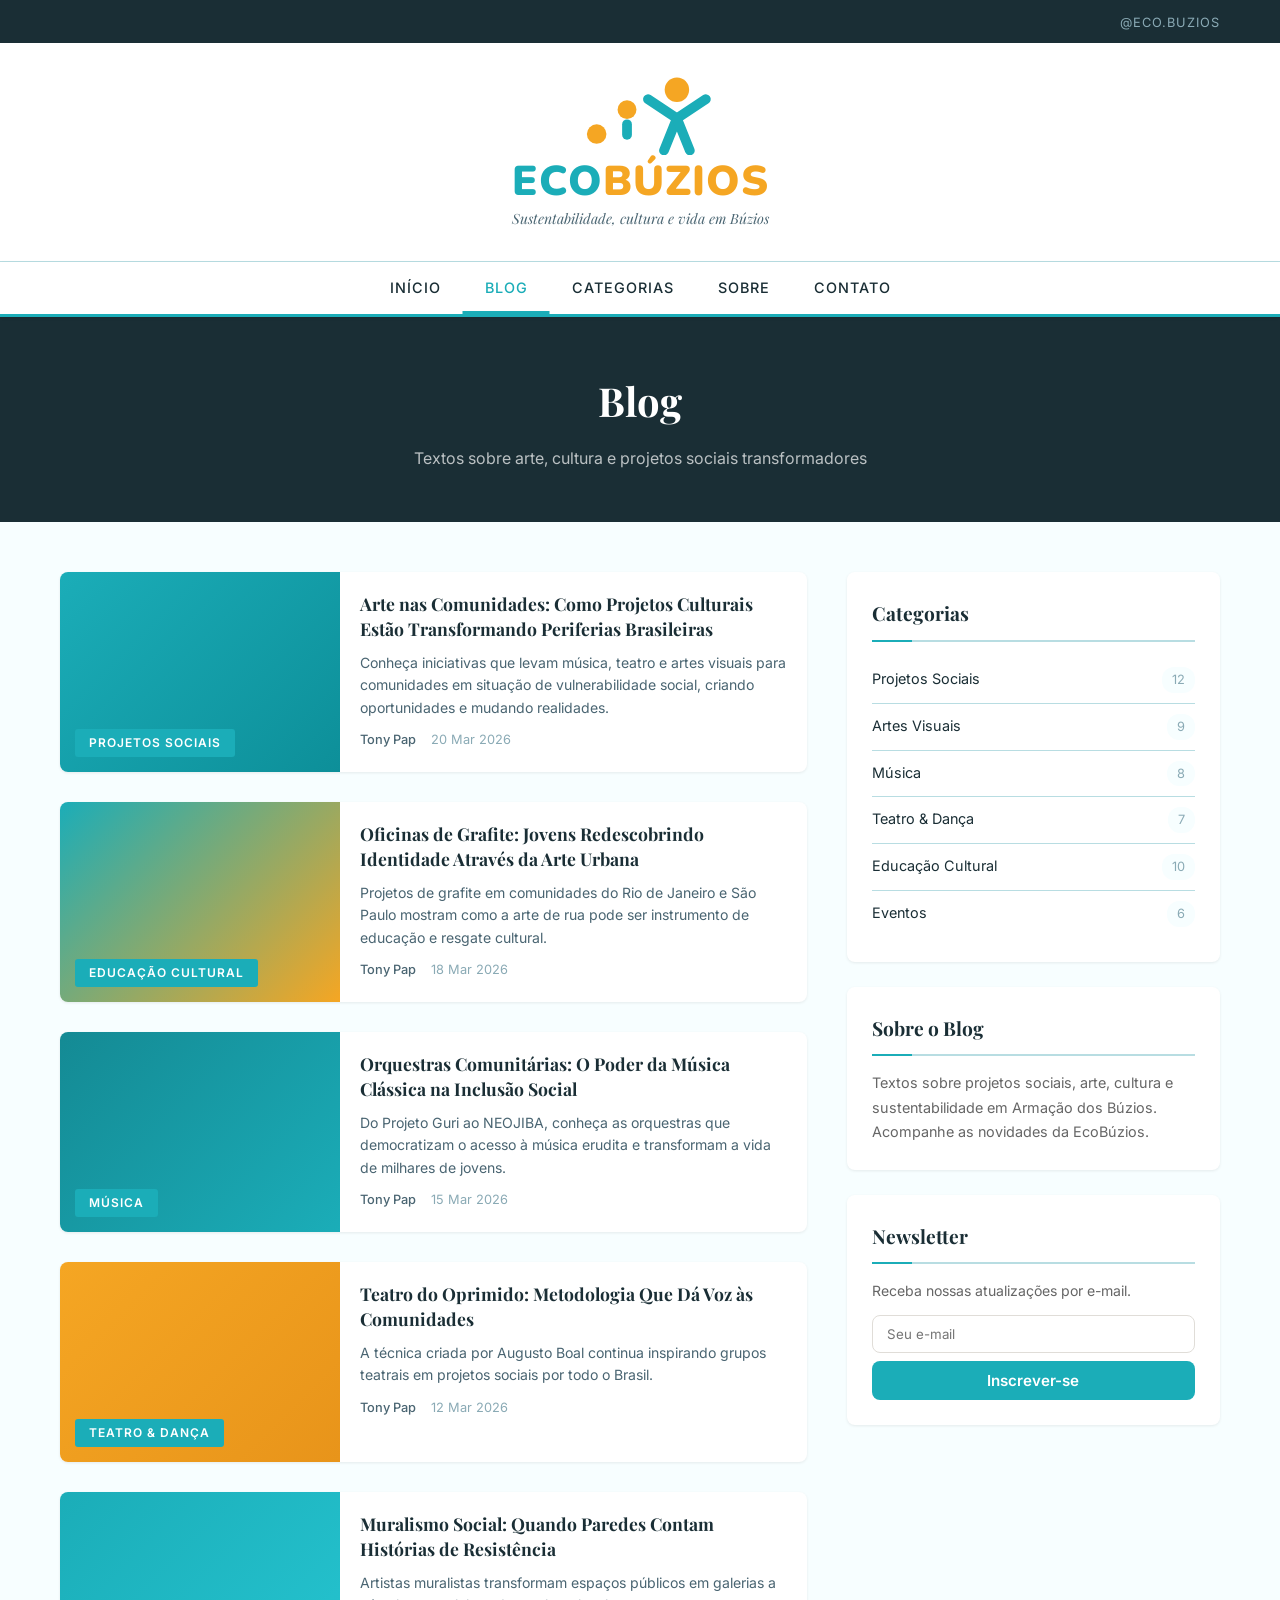
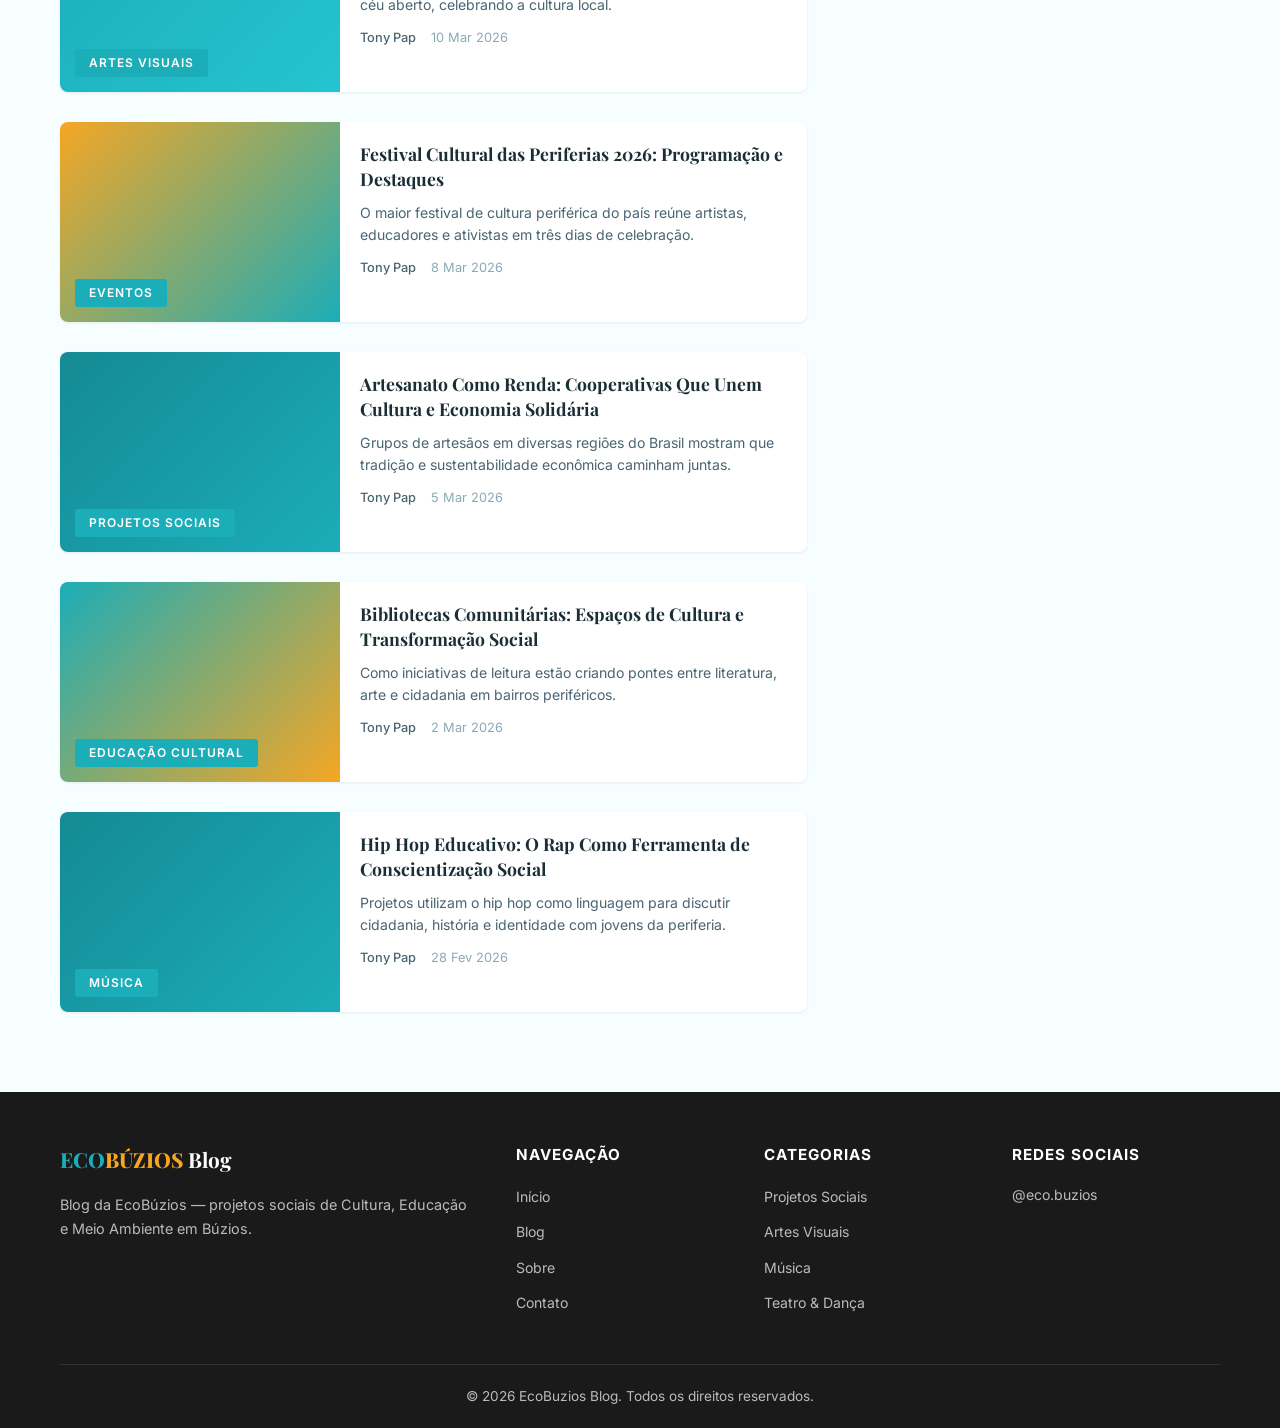
==== blog.html @ 43cb3403 "Recreate exact EcoBuzios logo: 3 figures matching original design - Left: floating orange circle (no" ====
<!DOCTYPE html>
<html lang="pt-BR">
<head>
    <meta charset="UTF-8">
    <meta name="viewport" content="width=device-width, initial-scale=1.0">
    <title>Blog – EcoBuzios Blog</title>
    <meta name="description" content="Artigos sobre projetos sociais, arte, cultura e sustentabilidade em Búzios por Tony Pap.">
    <link rel="preconnect" href="https://fonts.googleapis.com">
    <link rel="preconnect" href="https://fonts.gstatic.com" crossorigin>
    <link href="https://fonts.googleapis.com/css2?family=Playfair+Display:ital,wght@0,400;0,700;1,400&family=Inter:wght@300;400;500;600;700;800;900&family=Nunito:wght@900&display=swap" rel="stylesheet">
    <link rel="stylesheet" href="css/style.css">
</head>
<body>
    <!-- Header -->
    <header class="site-header">
        <div class="header-top">
            <div class="container">
                <div class="social-links">
                    <a href="https://instagram.com/eco.buzios">@eco.buzios</a>
                </div>
            </div>
        </div>
        <div class="header-main">
            <div class="container">
                <a href="index.html" class="logo">
                    <div class="logo-svg-wrap">
                        <svg viewBox="0 0 420 235" fill="none" xmlns="http://www.w3.org/2000/svg">
                            <!-- Left: floating orange circle -->
                            <circle cx="85" cy="175" r="28" fill="#F5A623"/>
                            <!-- Center: child figure (i-shape: head + pill body) -->
                            <circle cx="172" cy="105" r="27" fill="#F5A623"/>
                            <rect x="158" y="133" width="28" height="58" rx="14" fill="#1BADB8"/>
                            <!-- Right: adult figure (arms UP wide, legs spread) -->
                            <circle cx="315" cy="48" r="35" fill="#F5A623"/>
                            <line x1="315" y1="130" x2="232" y2="75" stroke="#1BADB8" stroke-width="28" stroke-linecap="round"/>
                            <line x1="315" y1="130" x2="398" y2="75" stroke="#1BADB8" stroke-width="28" stroke-linecap="round"/>
                            <line x1="315" y1="130" x2="278" y2="222" stroke="#1BADB8" stroke-width="28" stroke-linecap="round"/>
                            <line x1="315" y1="130" x2="352" y2="222" stroke="#1BADB8" stroke-width="28" stroke-linecap="round"/>
                        </svg>
                    </div>
                    <div class="logo-text-wrap">
                        <span class="logo-wordmark"><span class="logo-eco">ECO</span><span class="logo-buzios">BÚZIOS</span></span>
                        <span class="tagline">Sustentabilidade, cultura e vida em Búzios</span>
                    </div>
                </a>
            </div>
        </div>
        <nav class="main-nav">
            <div class="container">
                <button class="menu-toggle" aria-label="Abrir menu">&#9776;</button>
                <ul class="nav-menu">
                    <li><a href="index.html">Início</a></li>
                    <li><a href="blog.html" class="active">Blog</a></li>
                    <li class="has-dropdown">
                        <a href="#">Categorias</a>
                        <ul class="dropdown">
                            <li><a href="categoria.html?cat=projetos-sociais">Projetos Sociais</a></li>
                            <li><a href="categoria.html?cat=artes-visuais">Artes Visuais</a></li>
                            <li><a href="categoria.html?cat=musica">Música</a></li>
                            <li><a href="categoria.html?cat=teatro-danca">Teatro & Dança</a></li>
                            <li><a href="categoria.html?cat=educacao-cultural">Educação Cultural</a></li>
                            <li><a href="categoria.html?cat=eventos">Eventos</a></li>
                        </ul>
                    </li>
                    <li><a href="sobre.html">Sobre</a></li>
                    <li><a href="contato.html">Contato</a></li>
                </ul>
            </div>
        </nav>
    </header>

    <!-- Page Header -->
    <section class="page-header">
        <div class="container">
            <h1>Blog</h1>
            <p>Textos sobre arte, cultura e projetos sociais transformadores</p>
        </div>
    </section>

    <!-- Blog Layout -->
    <div class="container">
        <div class="blog-layout">
            <!-- Posts -->
            <div class="blog-posts-list">
                <article class="post-card">
                    <a href="post.html?id=1">
                        <div class="post-image" style="background-image: url('https://images.unsplash.com/photo-1513364776144-60967b0f800f?w=800&h=500&fit=crop'), linear-gradient(135deg, #1BADB8, #0d8f99); background-size: cover; background-position: center;">
                            <span class="category-badge">Projetos Sociais</span>
                        </div>
                        <div class="post-card-content">
                            <h3>Arte nas Comunidades: Como Projetos Culturais Estão Transformando Periferias Brasileiras</h3>
                            <p class="excerpt">Conheça iniciativas que levam música, teatro e artes visuais para comunidades em situação de vulnerabilidade social, criando oportunidades e mudando realidades.</p>
                            <div class="post-meta">
                                <span class="author">Tony Pap</span>
                                <span class="date">20 Mar 2026</span>
                            </div>
                        </div>
                    </a>
                </article>
                <article class="post-card">
                    <a href="post.html?id=2">
                        <div class="post-image" style="background-image: url('https://images.unsplash.com/photo-1569091791842-7cfb64e04797?w=800&h=500&fit=crop'), linear-gradient(135deg, #1BADB8, #F5A623); background-size: cover; background-position: center;">
                            <span class="category-badge">Educação Cultural</span>
                        </div>
                        <div class="post-card-content">
                            <h3>Oficinas de Grafite: Jovens Redescobrindo Identidade Através da Arte Urbana</h3>
                            <p class="excerpt">Projetos de grafite em comunidades do Rio de Janeiro e São Paulo mostram como a arte de rua pode ser instrumento de educação e resgate cultural.</p>
                            <div class="post-meta">
                                <span class="author">Tony Pap</span>
                                <span class="date">18 Mar 2026</span>
                            </div>
                        </div>
                    </a>
                </article>
                <article class="post-card">
                    <a href="post.html?id=3">
                        <div class="post-image" style="background-image: url('https://images.unsplash.com/photo-1465847899084-d164df4dedc6?w=800&h=500&fit=crop'), linear-gradient(135deg, #148a94, #1BADB8); background-size: cover; background-position: center;">
                            <span class="category-badge">Música</span>
                        </div>
                        <div class="post-card-content">
                            <h3>Orquestras Comunitárias: O Poder da Música Clássica na Inclusão Social</h3>
                            <p class="excerpt">Do Projeto Guri ao NEOJIBA, conheça as orquestras que democratizam o acesso à música erudita e transformam a vida de milhares de jovens.</p>
                            <div class="post-meta">
                                <span class="author">Tony Pap</span>
                                <span class="date">15 Mar 2026</span>
                            </div>
                        </div>
                    </a>
                </article>
                <article class="post-card">
                    <a href="post.html?id=4">
                        <div class="post-image" style="background-image: url('https://images.unsplash.com/photo-1503095396549-807759245b35?w=800&h=500&fit=crop'), linear-gradient(135deg, #F5A623, #e8941a); background-size: cover; background-position: center;">
                            <span class="category-badge">Teatro & Dança</span>
                        </div>
                        <div class="post-card-content">
                            <h3>Teatro do Oprimido: Metodologia Que Dá Voz às Comunidades</h3>
                            <p class="excerpt">A técnica criada por Augusto Boal continua inspirando grupos teatrais em projetos sociais por todo o Brasil.</p>
                            <div class="post-meta">
                                <span class="author">Tony Pap</span>
                                <span class="date">12 Mar 2026</span>
                            </div>
                        </div>
                    </a>
                </article>
                <article class="post-card">
                    <a href="post.html?id=5">
                        <div class="post-image" style="background-image: url('https://images.unsplash.com/photo-1558618666-fcd25c85f82e?w=800&h=500&fit=crop'), linear-gradient(135deg, #1BADB8, #25c4d0); background-size: cover; background-position: center;">
                            <span class="category-badge">Artes Visuais</span>
                        </div>
                        <div class="post-card-content">
                            <h3>Muralismo Social: Quando Paredes Contam Histórias de Resistência</h3>
                            <p class="excerpt">Artistas muralistas transformam espaços públicos em galerias a céu aberto, celebrando a cultura local.</p>
                            <div class="post-meta">
                                <span class="author">Tony Pap</span>
                                <span class="date">10 Mar 2026</span>
                            </div>
                        </div>
                    </a>
                </article>
                <article class="post-card">
                    <a href="post.html?id=6">
                        <div class="post-image" style="background-image: url('https://images.unsplash.com/photo-1533174072545-7a4b6ad7a6c8?w=800&h=500&fit=crop'), linear-gradient(135deg, #F5A623, #1BADB8); background-size: cover; background-position: center;">
                            <span class="category-badge">Eventos</span>
                        </div>
                        <div class="post-card-content">
                            <h3>Festival Cultural das Periferias 2026: Programação e Destaques</h3>
                            <p class="excerpt">O maior festival de cultura periférica do país reúne artistas, educadores e ativistas em três dias de celebração.</p>
                            <div class="post-meta">
                                <span class="author">Tony Pap</span>
                                <span class="date">8 Mar 2026</span>
                            </div>
                        </div>
                    </a>
                </article>
                <article class="post-card">
                    <a href="post.html?id=7">
                        <div class="post-image" style="background-image: url('https://images.unsplash.com/photo-1452587925148-ce544e77e70d?w=800&h=500&fit=crop'), linear-gradient(135deg, #148a94, #1BADB8); background-size: cover; background-position: center;">
                            <span class="category-badge">Projetos Sociais</span>
                        </div>
                        <div class="post-card-content">
                            <h3>Artesanato Como Renda: Cooperativas Que Unem Cultura e Economia Solidária</h3>
                            <p class="excerpt">Grupos de artesãos em diversas regiões do Brasil mostram que tradição e sustentabilidade econômica caminham juntas.</p>
                            <div class="post-meta">
                                <span class="author">Tony Pap</span>
                                <span class="date">5 Mar 2026</span>
                            </div>
                        </div>
                    </a>
                </article>
                <article class="post-card">
                    <a href="post.html?id=8">
                        <div class="post-image" style="background-image: url('https://images.unsplash.com/photo-1507842217343-583bb7270b66?w=800&h=500&fit=crop'), linear-gradient(135deg, #1BADB8, #F5A623); background-size: cover; background-position: center;">
                            <span class="category-badge">Educação Cultural</span>
                        </div>
                        <div class="post-card-content">
                            <h3>Bibliotecas Comunitárias: Espaços de Cultura e Transformação Social</h3>
                            <p class="excerpt">Como iniciativas de leitura estão criando pontes entre literatura, arte e cidadania em bairros periféricos.</p>
                            <div class="post-meta">
                                <span class="author">Tony Pap</span>
                                <span class="date">2 Mar 2026</span>
                            </div>
                        </div>
                    </a>
                </article>
                <article class="post-card">
                    <a href="post.html?id=9">
                        <div class="post-image" style="background-image: url('https://images.unsplash.com/photo-1547355253-ff0740132f5f?w=800&h=500&fit=crop'), linear-gradient(135deg, #148a94, #1BADB8); background-size: cover; background-position: center;">
                            <span class="category-badge">Música</span>
                        </div>
                        <div class="post-card-content">
                            <h3>Hip Hop Educativo: O Rap Como Ferramenta de Conscientização Social</h3>
                            <p class="excerpt">Projetos utilizam o hip hop como linguagem para discutir cidadania, história e identidade com jovens da periferia.</p>
                            <div class="post-meta">
                                <span class="author">Tony Pap</span>
                                <span class="date">28 Fev 2026</span>
                            </div>
                        </div>
                    </a>
                </article>
            </div>

            <!-- Sidebar -->
            <aside class="sidebar">
                <div class="sidebar-widget">
                    <h3>Categorias</h3>
                    <ul class="sidebar-categories">
                        <li><a href="categoria.html?cat=projetos-sociais">Projetos Sociais <span class="count">12</span></a></li>
                        <li><a href="categoria.html?cat=artes-visuais">Artes Visuais <span class="count">9</span></a></li>
                        <li><a href="categoria.html?cat=musica">Música <span class="count">8</span></a></li>
                        <li><a href="categoria.html?cat=teatro-danca">Teatro & Dança <span class="count">7</span></a></li>
                        <li><a href="categoria.html?cat=educacao-cultural">Educação Cultural <span class="count">10</span></a></li>
                        <li><a href="categoria.html?cat=eventos">Eventos <span class="count">6</span></a></li>
                    </ul>
                </div>
                <div class="sidebar-widget">
                    <h3>Sobre o Blog</h3>
                    <p style="font-size: 0.9rem; color: #666; line-height: 1.7;">Textos sobre projetos sociais, arte, cultura e sustentabilidade em Armação dos Búzios. Acompanhe as novidades da EcoBúzios.</p>
                </div>
                <div class="sidebar-widget">
                    <h3>Newsletter</h3>
                    <p style="font-size: 0.88rem; color: #666; margin-bottom: 12px;">Receba nossas atualizações por e-mail.</p>
                    <form onsubmit="event.preventDefault(); alert('Obrigado!');">
                        <input type="email" placeholder="Seu e-mail" required style="width: 100%; padding: 10px 14px; border: 1px solid #e0ddd8; border-radius: 8px; margin-bottom: 8px; font-family: inherit;">
                        <button type="submit" class="btn-primary" style="width: 100%; padding: 10px;">Inscrever-se</button>
                    </form>
                </div>
            </aside>
        </div>
    </div>

    <!-- Footer -->
    <footer class="site-footer">
        <div class="container">
            <div class="footer-grid">
                <div class="footer-about">
                    <h3><span style="color:#1BADB8;font-weight:800;">ECO</span><span style="color:#F5A623;font-weight:800;">BÚZIOS</span> Blog</h3>
                    <p>Blog da EcoBúzios — projetos sociais de Cultura, Educação e Meio Ambiente em Búzios.</p>
                </div>
                <div class="footer-links">
                    <h4>Navegação</h4>
                    <ul>
                        <li><a href="index.html">Início</a></li>
                        <li><a href="blog.html">Blog</a></li>
                        <li><a href="sobre.html">Sobre</a></li>
                        <li><a href="contato.html">Contato</a></li>
                    </ul>
                </div>
                <div class="footer-categories">
                    <h4>Categorias</h4>
                    <ul>
                        <li><a href="categoria.html?cat=projetos-sociais">Projetos Sociais</a></li>
                        <li><a href="categoria.html?cat=artes-visuais">Artes Visuais</a></li>
                        <li><a href="categoria.html?cat=musica">Música</a></li>
                        <li><a href="categoria.html?cat=teatro-danca">Teatro & Dança</a></li>
                    </ul>
                </div>
                <div class="footer-social">
                    <h4>Redes Sociais</h4>
                    <div class="social-icons">
                        <a href="https://instagram.com/eco.buzios">@eco.buzios</a>
                    </div>
                </div>
            </div>
            <div class="footer-bottom">
                <p>&copy; 2026 EcoBuzios Blog. Todos os direitos reservados.</p>
            </div>
        </div>
    </footer>

    <script src="js/main.js"></script>
</body>
</html>
---- css/style.css ----
/* ===================================
   EcoBuzios Blog - Blog Styles
   =================================== */

/* Reset & Base */
*, *::before, *::after {
    margin: 0;
    padding: 0;
    box-sizing: border-box;
}

:root {
    --color-primary: #1BADB8;
    --color-primary-dark: #148a94;
    --color-secondary: #F5A623;
    --color-secondary-dark: #d4891a;
    --color-accent: #1BADB8;
    --color-text: #1a2e35;
    --color-text-light: #4a6572;
    --color-text-muted: #8aaab5;
    --color-bg: #f7feff;
    --color-bg-alt: #e6f7f9;
    --color-white: #fff;
    --color-border: #b8dde2;
    --font-heading: 'Playfair Display', Georgia, serif;
    --font-body: 'Inter', -apple-system, sans-serif;
    --shadow-sm: 0 1px 3px rgba(0,0,0,0.08);
    --shadow-md: 0 4px 12px rgba(0,0,0,0.1);
    --shadow-lg: 0 8px 30px rgba(0,0,0,0.12);
    --radius: 8px;
    --transition: 0.3s ease;
}

html {
    scroll-behavior: smooth;
}

body {
    font-family: var(--font-body);
    color: var(--color-text);
    background-color: var(--color-bg);
    line-height: 1.7;
    font-size: 16px;
}

a {
    color: inherit;
    text-decoration: none;
    transition: color var(--transition);
}

img {
    max-width: 100%;
    height: auto;
    display: block;
}

.container {
    max-width: 1200px;
    margin: 0 auto;
    padding: 0 20px;
}

/* ===== HEADER ===== */
.header-top {
    background: var(--color-text);
    padding: 8px 0;
}

.header-top .container {
    display: flex;
    justify-content: flex-end;
}

.social-links a {
    color: var(--color-text-muted);
    font-size: 0.8rem;
    margin-left: 20px;
    text-transform: uppercase;
    letter-spacing: 1px;
    transition: color var(--transition);
}

.social-links a:hover {
    color: var(--color-white);
}

.header-main {
    background: var(--color-white);
    padding: 30px 0;
    text-align: center;
    border-bottom: 1px solid var(--color-border);
}

.logo {
    display: inline-flex;
    flex-direction: column;
    align-items: center;
    gap: 6px;
    text-decoration: none;
}

.logo-svg-wrap {
    display: flex;
    align-items: center;
}

.logo-svg-wrap svg {
    height: 82px;
    width: auto;
}

.logo-text-wrap {
    text-align: center;
}

.logo-wordmark {
    display: block;
    font-family: 'Nunito', 'Inter', -apple-system, sans-serif;
    font-size: 2.6rem;
    font-weight: 900;
    letter-spacing: 1px;
    line-height: 1;
    text-transform: uppercase;
}

.logo-eco {
    color: #1BADB8;
}

.logo-buzios {
    color: #F5A623;
}

.tagline {
    font-size: 0.88rem;
    color: var(--color-text-light);
    margin-top: 4px;
    font-style: italic;
    font-family: var(--font-heading);
    display: block;
}

/* Navigation */
.main-nav {
    background: var(--color-white);
    border-bottom: 3px solid var(--color-primary);
    position: sticky;
    top: 0;
    z-index: 1000;
    box-shadow: var(--shadow-sm);
}

.main-nav .container {
    display: flex;
    justify-content: center;
    position: relative;
}

.menu-toggle {
    display: none;
    background: none;
    border: none;
    font-size: 1.5rem;
    cursor: pointer;
    padding: 12px 0;
    color: var(--color-text);
}

.nav-menu {
    list-style: none;
    display: flex;
    gap: 0;
}

.nav-menu > li > a {
    display: block;
    padding: 14px 22px;
    font-size: 0.9rem;
    font-weight: 500;
    text-transform: uppercase;
    letter-spacing: 1px;
    color: var(--color-text);
    transition: all var(--transition);
    position: relative;
}

.nav-menu > li > a::after {
    content: '';
    position: absolute;
    bottom: 0;
    left: 50%;
    transform: translateX(-50%);
    width: 0;
    height: 3px;
    background: var(--color-primary);
    transition: width var(--transition);
}

.nav-menu > li > a:hover,
.nav-menu > li > a.active {
    color: var(--color-primary);
}

.nav-menu > li > a:hover::after,
.nav-menu > li > a.active::after {
    width: 100%;
}

/* Dropdown */
.has-dropdown {
    position: relative;
}

.dropdown {
    list-style: none;
    position: absolute;
    top: 100%;
    left: 0;
    background: var(--color-white);
    min-width: 220px;
    box-shadow: var(--shadow-lg);
    border-radius: 0 0 var(--radius) var(--radius);
    opacity: 0;
    visibility: hidden;
    transform: translateY(-10px);
    transition: all var(--transition);
    z-index: 100;
}

.has-dropdown:hover .dropdown {
    opacity: 1;
    visibility: visible;
    transform: translateY(0);
}

.dropdown li a {
    display: block;
    padding: 10px 20px;
    font-size: 0.85rem;
    color: var(--color-text);
    border-bottom: 1px solid var(--color-border);
    transition: all var(--transition);
}

.dropdown li:last-child a {
    border-bottom: none;
}

.dropdown li a:hover {
    background: var(--color-bg);
    color: var(--color-primary);
    padding-left: 25px;
}

/* ===== HERO SECTION ===== */
.hero {
    padding: 40px 0;
    background: var(--color-bg);
}

.hero-grid {
    display: grid;
    grid-template-columns: 2fr 1fr;
    gap: 20px;
    min-height: 450px;
}

.hero-featured a {
    display: block;
    height: 100%;
    background: var(--color-white);
    border-radius: var(--radius);
    overflow: hidden;
    box-shadow: var(--shadow-md);
    transition: transform var(--transition), box-shadow var(--transition);
}

.hero-featured a:hover {
    transform: translateY(-4px);
    box-shadow: var(--shadow-lg);
}

.hero-image {
    height: 280px;
    background-size: cover;
    background-position: center;
    position: relative;
    display: flex;
    align-items: flex-end;
    padding: 20px;
}

.category-badge {
    display: inline-block;
    background: var(--color-primary);
    color: var(--color-white);
    padding: 4px 14px;
    font-size: 0.75rem;
    font-weight: 600;
    text-transform: uppercase;
    letter-spacing: 1px;
    border-radius: 3px;
}

.hero-content {
    padding: 25px;
}

.hero-content h2 {
    font-family: var(--font-heading);
    font-size: 1.6rem;
    line-height: 1.3;
    margin-bottom: 12px;
    color: var(--color-text);
}

.hero-sidebar {
    display: flex;
    flex-direction: column;
    gap: 20px;
}

.hero-small a {
    display: block;
    background: var(--color-white);
    border-radius: var(--radius);
    overflow: hidden;
    box-shadow: var(--shadow-md);
    transition: transform var(--transition), box-shadow var(--transition);
    height: 100%;
}

.hero-small a:hover {
    transform: translateY(-4px);
    box-shadow: var(--shadow-lg);
}

.hero-image-small {
    height: 120px;
    background-size: cover;
    background-position: center;
    position: relative;
    display: flex;
    align-items: flex-end;
    padding: 12px;
}

.hero-small h3 {
    font-family: var(--font-heading);
    font-size: 1rem;
    line-height: 1.4;
    padding: 15px;
    color: var(--color-text);
}

/* ===== POST META ===== */
.post-meta {
    display: flex;
    gap: 15px;
    font-size: 0.8rem;
    color: var(--color-text-muted);
    margin-top: 10px;
}

.post-meta .author {
    font-weight: 500;
    color: var(--color-text-light);
}

.excerpt {
    color: var(--color-text-light);
    font-size: 0.95rem;
    line-height: 1.6;
}

/* ===== SECTION HEADERS ===== */
.section-header {
    display: flex;
    justify-content: space-between;
    align-items: center;
    margin-bottom: 30px;
    padding-bottom: 15px;
    border-bottom: 2px solid var(--color-border);
}

.section-header h2 {
    font-family: var(--font-heading);
    font-size: 1.8rem;
    color: var(--color-text);
    position: relative;
}

.section-header h2::after {
    content: '';
    position: absolute;
    bottom: -17px;
    left: 0;
    width: 60px;
    height: 3px;
    background: var(--color-primary);
}

.view-all {
    font-size: 0.9rem;
    color: var(--color-primary);
    font-weight: 500;
    transition: color var(--transition);
}

.view-all:hover {
    color: var(--color-primary-dark);
}

/* ===== LATEST POSTS ===== */
.latest-posts {
    padding: 60px 0;
}

.posts-grid {
    display: grid;
    grid-template-columns: repeat(3, 1fr);
    gap: 25px;
}

.post-card a {
    display: block;
    background: var(--color-white);
    border-radius: var(--radius);
    overflow: hidden;
    box-shadow: var(--shadow-sm);
    transition: transform var(--transition), box-shadow var(--transition);
    height: 100%;
}

.post-card a:hover {
    transform: translateY(-5px);
    box-shadow: var(--shadow-lg);
}

.post-image {
    height: 200px;
    background-size: cover;
    background-position: center;
    position: relative;
    display: flex;
    align-items: flex-end;
    padding: 15px;
}

.post-card-content {
    padding: 20px;
}

.post-card-content h3 {
    font-family: var(--font-heading);
    font-size: 1.1rem;
    line-height: 1.4;
    margin-bottom: 10px;
    color: var(--color-text);
}

.post-card-content .excerpt {
    font-size: 0.88rem;
    margin-bottom: 10px;
    display: -webkit-box;
    -webkit-line-clamp: 3;
    -webkit-box-orient: vertical;
    overflow: hidden;
}

/* ===== CATEGORIES SECTION ===== */
.categories-section {
    padding: 60px 0;
    background: var(--color-bg-alt);
}

.categories-grid {
    display: grid;
    grid-template-columns: repeat(3, 1fr);
    gap: 20px;
}

.category-card {
    display: block;
    height: 180px;
    border-radius: var(--radius);
    position: relative;
    overflow: hidden;
    transition: transform var(--transition), box-shadow var(--transition);
}

.category-card:hover {
    transform: translateY(-5px);
    box-shadow: var(--shadow-lg);
}

.category-overlay {
    position: absolute;
    inset: 0;
    background: rgba(0,0,0,0.35);
    display: flex;
    flex-direction: column;
    justify-content: center;
    align-items: center;
    text-align: center;
    padding: 20px;
    transition: background var(--transition);
}

.category-card:hover .category-overlay {
    background: rgba(0,0,0,0.5);
}

.category-overlay h3 {
    font-family: var(--font-heading);
    font-size: 1.4rem;
    color: var(--color-white);
    margin-bottom: 5px;
}

.category-overlay p {
    color: rgba(255,255,255,0.85);
    font-size: 0.85rem;
}

/* ===== NEWSLETTER ===== */
.newsletter {
    padding: 70px 0;
    background: var(--color-text);
}

.newsletter-content {
    text-align: center;
    max-width: 550px;
    margin: 0 auto;
}

.newsletter-content h2 {
    font-family: var(--font-heading);
    font-size: 2rem;
    color: var(--color-white);
    margin-bottom: 10px;
}

.newsletter-content p {
    color: rgba(255,255,255,0.7);
    margin-bottom: 25px;
}

.newsletter-form {
    display: flex;
    gap: 10px;
}

.newsletter-form input {
    flex: 1;
    padding: 14px 20px;
    border: none;
    border-radius: var(--radius);
    font-size: 0.95rem;
    font-family: var(--font-body);
    background: var(--color-white);
}

.newsletter-form input:focus {
    outline: 2px solid var(--color-primary);
}

.newsletter-form button {
    padding: 14px 30px;
    background: var(--color-primary);
    color: var(--color-white);
    border: none;
    border-radius: var(--radius);
    font-size: 0.9rem;
    font-weight: 600;
    cursor: pointer;
    font-family: var(--font-body);
    text-transform: uppercase;
    letter-spacing: 1px;
    transition: background var(--transition);
}

.newsletter-form button:hover {
    background: var(--color-primary-dark);
}

/* ===== FOOTER ===== */
.site-footer {
    background: #1a1a1a;
    padding: 50px 0 20px;
    color: rgba(255,255,255,0.7);
}

.footer-grid {
    display: grid;
    grid-template-columns: 2fr 1fr 1fr 1fr;
    gap: 40px;
    margin-bottom: 40px;
}

.footer-about h3 {
    font-family: var(--font-heading);
    font-size: 1.3rem;
    color: var(--color-white);
    margin-bottom: 15px;
}

.footer-about p {
    font-size: 0.9rem;
    line-height: 1.7;
}

.footer-links h4,
.footer-categories h4,
.footer-social h4 {
    color: var(--color-white);
    font-size: 0.95rem;
    text-transform: uppercase;
    letter-spacing: 1px;
    margin-bottom: 15px;
}

.footer-links ul,
.footer-categories ul {
    list-style: none;
}

.footer-links li,
.footer-categories li {
    margin-bottom: 8px;
}

.footer-links a,
.footer-categories a {
    font-size: 0.88rem;
    transition: color var(--transition);
}

.footer-links a:hover,
.footer-categories a:hover {
    color: var(--color-primary);
}

.social-icons a {
    display: block;
    margin-bottom: 8px;
    font-size: 0.88rem;
    transition: color var(--transition);
}

.social-icons a:hover {
    color: var(--color-primary);
}

.footer-bottom {
    border-top: 1px solid rgba(255,255,255,0.1);
    padding-top: 20px;
    text-align: center;
    font-size: 0.85rem;
}

/* ===== BLOG PAGE ===== */
.page-header {
    background: var(--color-text);
    padding: 50px 0;
    text-align: center;
}

.page-header h1 {
    font-family: var(--font-heading);
    font-size: 2.5rem;
    color: var(--color-white);
    margin-bottom: 10px;
}

.page-header p {
    color: rgba(255,255,255,0.7);
    font-size: 1rem;
}

.blog-layout {
    padding: 50px 0;
    display: grid;
    grid-template-columns: 2fr 1fr;
    gap: 40px;
}

.blog-posts-list .post-card {
    margin-bottom: 30px;
}

.blog-posts-list .post-card a {
    display: grid;
    grid-template-columns: 280px 1fr;
}

.blog-posts-list .post-image {
    height: 100%;
    min-height: 200px;
}

/* Sidebar */
.sidebar {
    position: sticky;
    top: 80px;
}

.sidebar-widget {
    background: var(--color-white);
    border-radius: var(--radius);
    padding: 25px;
    margin-bottom: 25px;
    box-shadow: var(--shadow-sm);
}

.sidebar-widget h3 {
    font-family: var(--font-heading);
    font-size: 1.2rem;
    margin-bottom: 15px;
    padding-bottom: 10px;
    border-bottom: 2px solid var(--color-border);
    position: relative;
}

.sidebar-widget h3::after {
    content: '';
    position: absolute;
    bottom: -2px;
    left: 0;
    width: 40px;
    height: 2px;
    background: var(--color-primary);
}

.sidebar-categories li {
    list-style: none;
    border-bottom: 1px solid var(--color-border);
}

.sidebar-categories li:last-child {
    border-bottom: none;
}

.sidebar-categories a {
    display: flex;
    justify-content: space-between;
    padding: 10px 0;
    font-size: 0.9rem;
    transition: color var(--transition);
}

.sidebar-categories a:hover {
    color: var(--color-primary);
}

.sidebar-categories .count {
    background: var(--color-bg);
    padding: 2px 10px;
    border-radius: 12px;
    font-size: 0.8rem;
    color: var(--color-text-muted);
}

/* ===== POST PAGE ===== */
.post-single {
    padding: 50px 0;
    max-width: 800px;
    margin: 0 auto;
}

.post-single-header {
    text-align: center;
    margin-bottom: 35px;
}

.post-single-header .category-badge {
    margin-bottom: 15px;
}

.post-single-header h1 {
    font-family: var(--font-heading);
    font-size: 2.5rem;
    line-height: 1.3;
    margin-bottom: 15px;
}

.post-single-meta {
    display: flex;
    justify-content: center;
    gap: 20px;
    color: var(--color-text-muted);
    font-size: 0.9rem;
}

.post-single-image {
    width: 100%;
    height: 400px;
    border-radius: var(--radius);
    margin-bottom: 35px;
}

.post-single-content {
    font-size: 1.05rem;
    line-height: 1.85;
}

.post-single-content p {
    margin-bottom: 20px;
}

.post-single-content h2 {
    font-family: var(--font-heading);
    font-size: 1.6rem;
    margin: 35px 0 15px;
    color: var(--color-text);
}

.post-single-content h3 {
    font-family: var(--font-heading);
    font-size: 1.3rem;
    margin: 25px 0 12px;
}

.post-single-content blockquote {
    border-left: 4px solid var(--color-primary);
    padding: 15px 25px;
    margin: 25px 0;
    background: var(--color-bg-alt);
    border-radius: 0 var(--radius) var(--radius) 0;
    font-style: italic;
    font-family: var(--font-heading);
    font-size: 1.1rem;
    color: var(--color-text-light);
}

.post-single-content ul,
.post-single-content ol {
    margin: 15px 0;
    padding-left: 30px;
}

.post-single-content li {
    margin-bottom: 8px;
}

/* Post Tags */
.post-tags {
    margin-top: 35px;
    padding-top: 20px;
    border-top: 1px solid var(--color-border);
}

.post-tags span {
    font-weight: 600;
    margin-right: 10px;
}

.tag {
    display: inline-block;
    background: var(--color-bg-alt);
    padding: 4px 12px;
    border-radius: 15px;
    font-size: 0.82rem;
    margin: 3px;
    transition: all var(--transition);
}

.tag:hover {
    background: var(--color-primary);
    color: var(--color-white);
}

/* Author Box */
.author-box {
    display: flex;
    gap: 20px;
    background: var(--color-bg-alt);
    border-radius: var(--radius);
    padding: 25px;
    margin-top: 35px;
}

.author-avatar {
    width: 80px;
    height: 80px;
    border-radius: 50%;
    flex-shrink: 0;
}

.author-info h4 {
    font-family: var(--font-heading);
    font-size: 1.1rem;
    margin-bottom: 5px;
}

.author-info p {
    font-size: 0.88rem;
    color: var(--color-text-light);
}

/* ===== COLUNISTAS PAGE ===== */
.colunistas-grid {
    display: grid;
    grid-template-columns: repeat(3, 1fr);
    gap: 30px;
    padding: 50px 0;
}

.colunista-card {
    background: var(--color-white);
    border-radius: var(--radius);
    overflow: hidden;
    box-shadow: var(--shadow-sm);
    text-align: center;
    transition: transform var(--transition), box-shadow var(--transition);
}

.colunista-card:hover {
    transform: translateY(-5px);
    box-shadow: var(--shadow-lg);
}

.colunista-avatar {
    width: 100%;
    height: 220px;
    object-fit: cover;
}

.colunista-info {
    padding: 25px;
}

.colunista-info h3 {
    font-family: var(--font-heading);
    font-size: 1.2rem;
    margin-bottom: 5px;
}

.colunista-role {
    color: var(--color-primary);
    font-size: 0.85rem;
    font-weight: 500;
    margin-bottom: 10px;
}

.colunista-info p {
    font-size: 0.88rem;
    color: var(--color-text-light);
}

/* ===== CONTACT PAGE ===== */
.contact-layout {
    display: grid;
    grid-template-columns: 1fr 1fr;
    gap: 50px;
    padding: 50px 0;
}

.contact-form .form-group {
    margin-bottom: 20px;
}

.contact-form label {
    display: block;
    font-size: 0.9rem;
    font-weight: 500;
    margin-bottom: 5px;
}

.contact-form input,
.contact-form textarea,
.contact-form select {
    width: 100%;
    padding: 12px 16px;
    border: 1px solid var(--color-border);
    border-radius: var(--radius);
    font-size: 0.95rem;
    font-family: var(--font-body);
    background: var(--color-white);
    transition: border-color var(--transition);
}

.contact-form input:focus,
.contact-form textarea:focus,
.contact-form select:focus {
    outline: none;
    border-color: var(--color-primary);
}

.contact-form textarea {
    height: 150px;
    resize: vertical;
}

.btn-primary {
    display: inline-block;
    padding: 14px 35px;
    background: var(--color-primary);
    color: var(--color-white);
    border: none;
    border-radius: var(--radius);
    font-size: 0.95rem;
    font-weight: 600;
    cursor: pointer;
    font-family: var(--font-body);
    transition: background var(--transition);
}

.btn-primary:hover {
    background: var(--color-primary-dark);
}

.contact-info-card {
    background: var(--color-bg-alt);
    padding: 30px;
    border-radius: var(--radius);
    margin-bottom: 20px;
}

.contact-info-card h3 {
    font-family: var(--font-heading);
    font-size: 1.2rem;
    margin-bottom: 15px;
}

.contact-info-card p {
    font-size: 0.92rem;
    color: var(--color-text-light);
    margin-bottom: 8px;
}

/* ===== ABOUT PAGE ===== */
.about-content {
    padding: 50px 0;
    max-width: 800px;
    margin: 0 auto;
}

.about-content h2 {
    font-family: var(--font-heading);
    font-size: 1.8rem;
    margin: 30px 0 15px;
}

.about-content p {
    font-size: 1.02rem;
    line-height: 1.8;
    margin-bottom: 18px;
    color: var(--color-text-light);
}

.about-values {
    display: grid;
    grid-template-columns: repeat(3, 1fr);
    gap: 25px;
    margin: 40px 0;
}

.value-card {
    text-align: center;
    padding: 30px 20px;
    background: var(--color-white);
    border-radius: var(--radius);
    box-shadow: var(--shadow-sm);
}

.value-icon {
    font-size: 2.5rem;
    margin-bottom: 15px;
}

.value-card h3 {
    font-family: var(--font-heading);
    font-size: 1.1rem;
    margin-bottom: 10px;
}

.value-card p {
    font-size: 0.88rem;
}

/* ===== RESPONSIVE ===== */
@media (max-width: 992px) {
    .hero-grid {
        grid-template-columns: 1fr;
    }

    .hero-sidebar {
        flex-direction: row;
    }

    .posts-grid {
        grid-template-columns: repeat(2, 1fr);
    }

    .categories-grid {
        grid-template-columns: repeat(2, 1fr);
    }

    .footer-grid {
        grid-template-columns: 1fr 1fr;
        gap: 30px;
    }

    .blog-layout {
        grid-template-columns: 1fr;
    }

    .blog-posts-list .post-card a {
        grid-template-columns: 200px 1fr;
    }

    .colunistas-grid {
        grid-template-columns: repeat(2, 1fr);
    }

    .about-values {
        grid-template-columns: repeat(2, 1fr);
    }
}

@media (max-width: 768px) {
    .menu-toggle {
        display: block;
    }

    .nav-menu {
        display: none;
        position: absolute;
        top: 100%;
        left: 0;
        right: 0;
        background: var(--color-white);
        flex-direction: column;
        box-shadow: var(--shadow-lg);
        z-index: 100;
    }

    .nav-menu.active {
        display: flex;
    }

    .nav-menu > li > a {
        padding: 12px 20px;
        border-bottom: 1px solid var(--color-border);
    }

    .dropdown {
        position: static;
        opacity: 1;
        visibility: visible;
        transform: none;
        box-shadow: none;
        background: var(--color-bg);
    }

    .hero-sidebar {
        flex-direction: column;
    }

    .posts-grid {
        grid-template-columns: 1fr;
    }

    .categories-grid {
        grid-template-columns: 1fr;
    }

    .newsletter-form {
        flex-direction: column;
    }

    .footer-grid {
        grid-template-columns: 1fr;
        gap: 25px;
    }

    .logo h1 {
        font-size: 1.8rem;
    }

    .post-single-header h1 {
        font-size: 1.8rem;
    }

    .blog-posts-list .post-card a {
        grid-template-columns: 1fr;
    }

    .contact-layout {
        grid-template-columns: 1fr;
    }

    .colunistas-grid {
        grid-template-columns: 1fr;
    }

    .about-values {
        grid-template-columns: 1fr;
    }

    .page-header h1 {
        font-size: 1.8rem;
    }
}
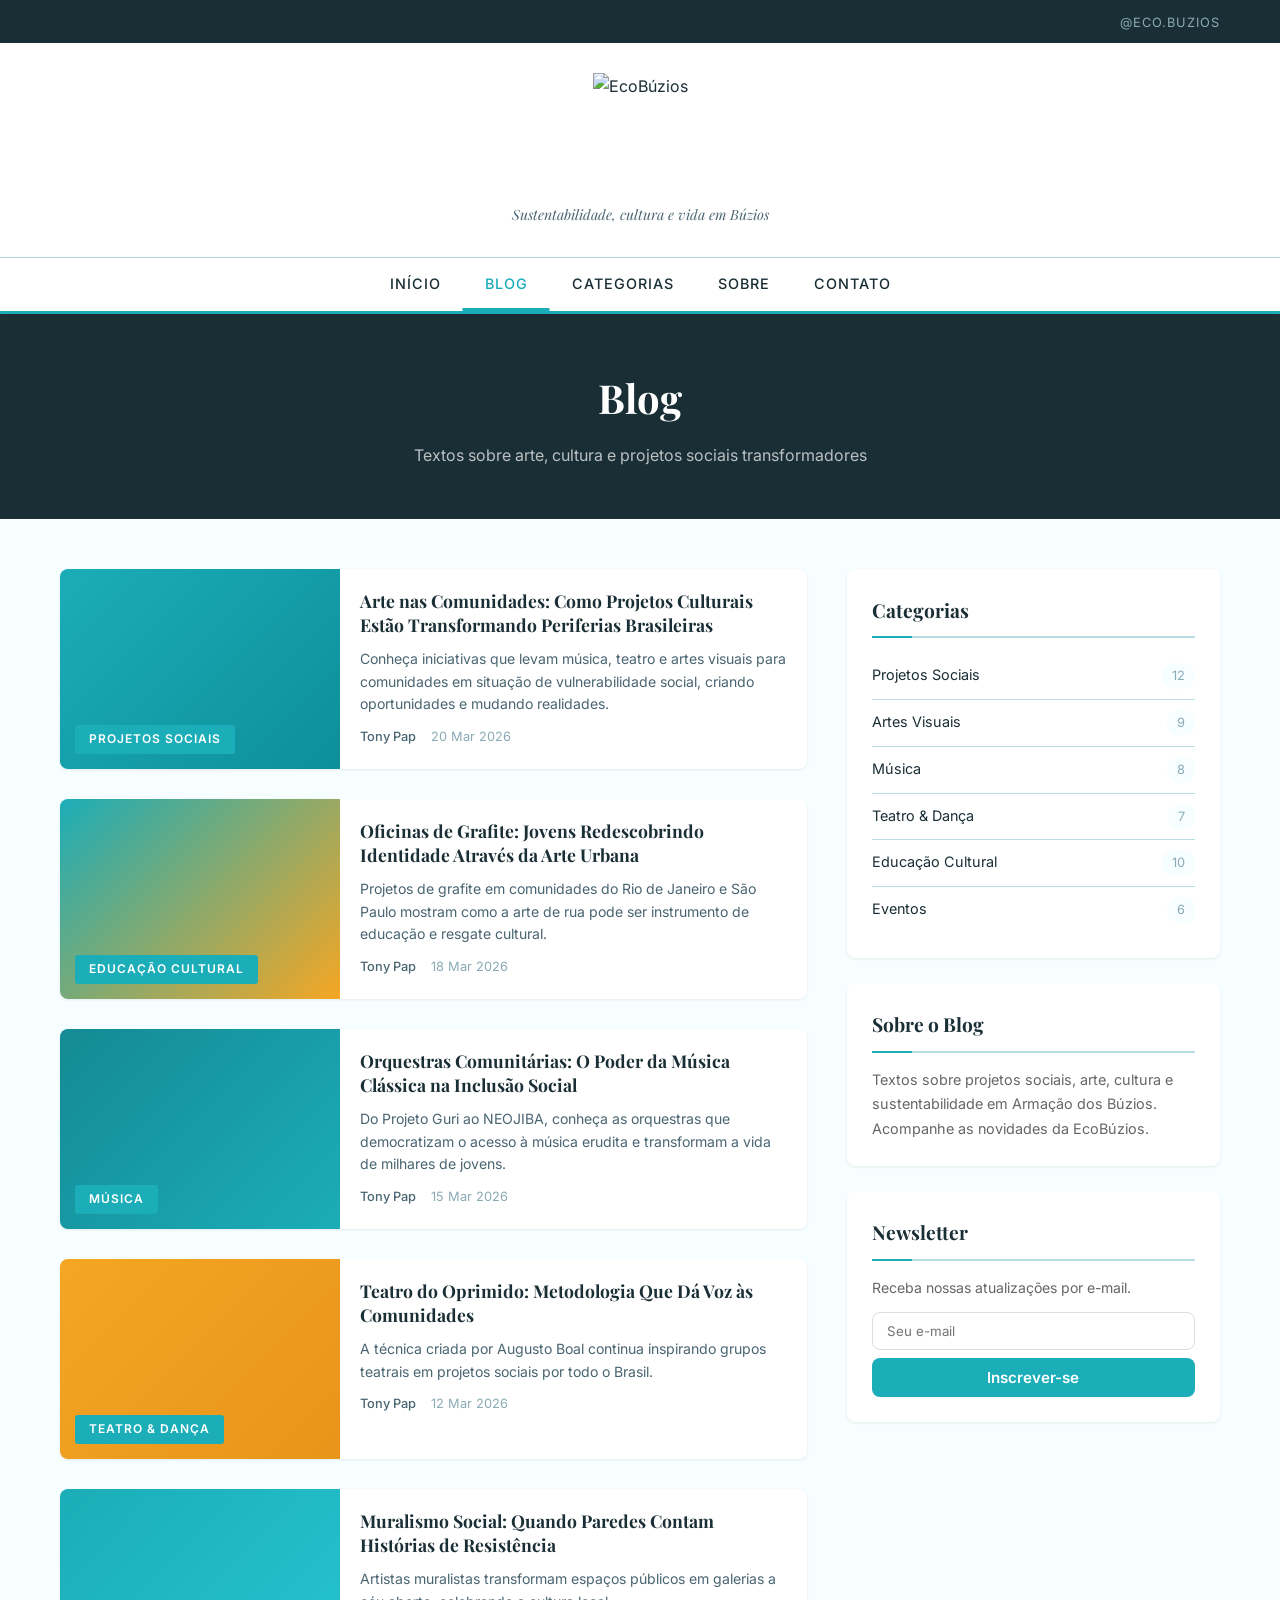
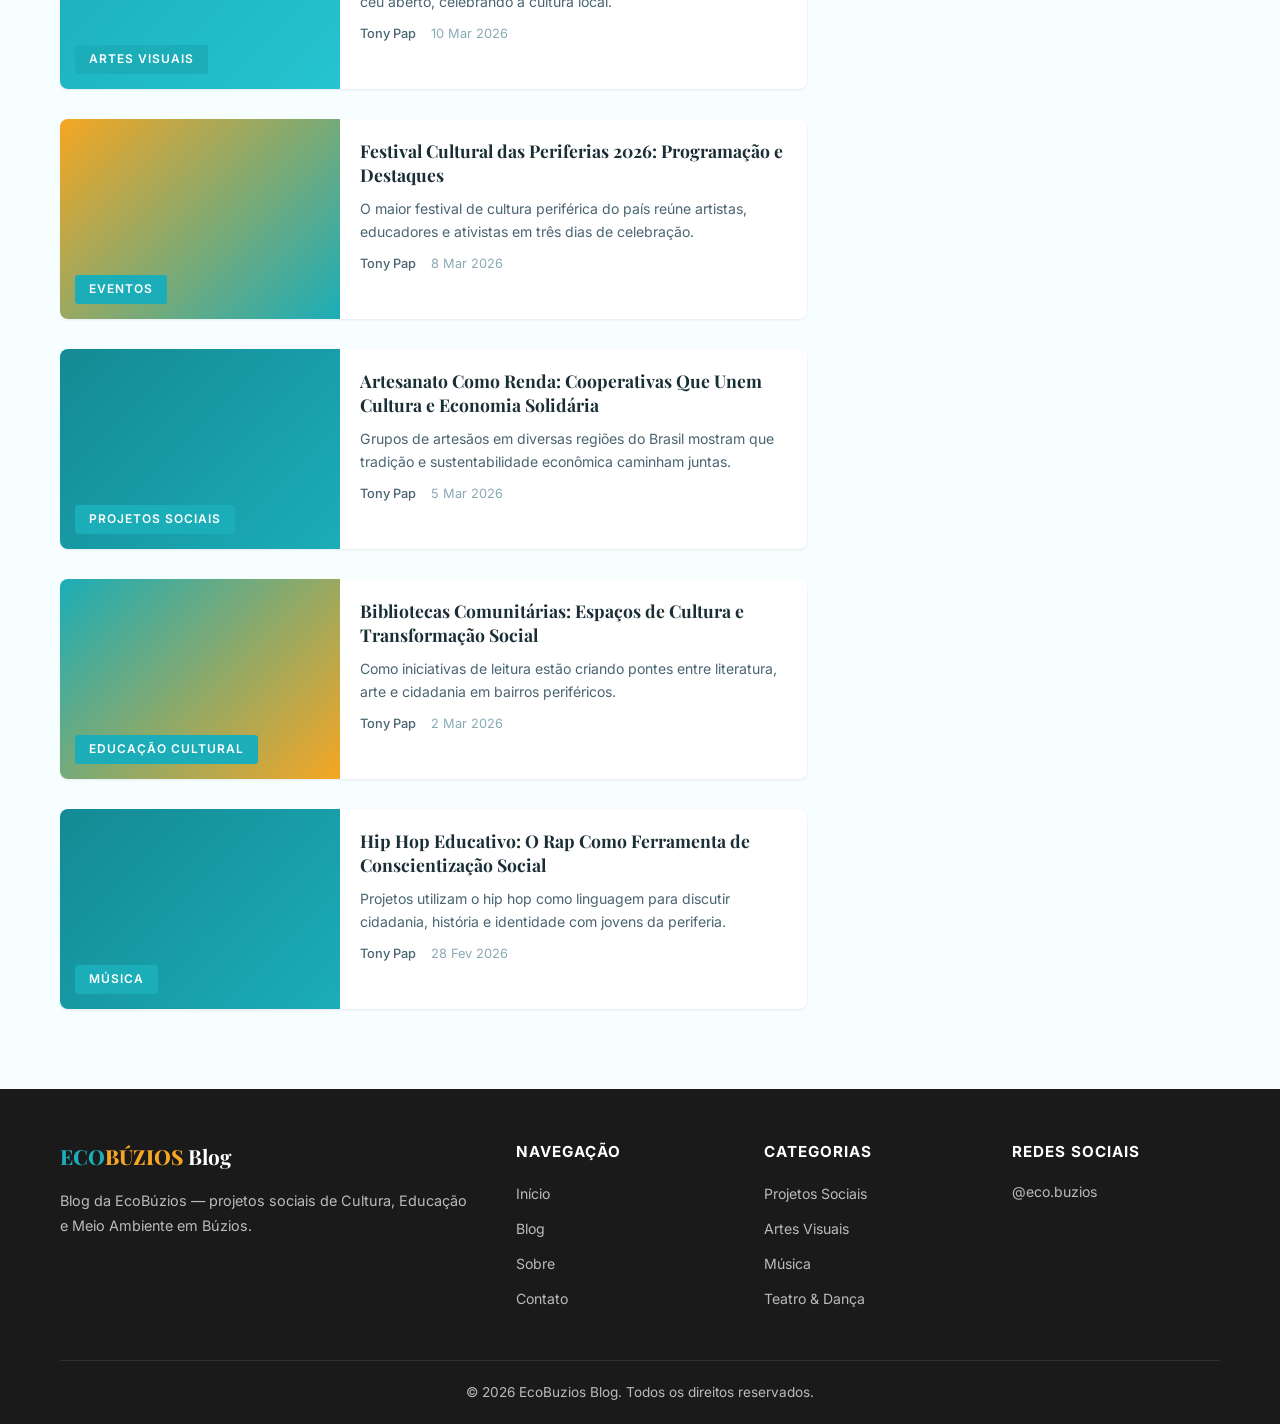
==== commit 45748686: "Use real EcoBuzios logo image instead of SVG recreation - Replaced inline SVG logo with <img> tag po" ====
--- a/blog.html
+++ b/blog.html
@@ -23,25 +23,8 @@
         <div class="header-main">
             <div class="container">
                 <a href="index.html" class="logo">
-                    <div class="logo-svg-wrap">
-                        <svg viewBox="0 0 420 235" fill="none" xmlns="http://www.w3.org/2000/svg">
-                            <!-- Left: floating orange circle -->
-                            <circle cx="85" cy="175" r="28" fill="#F5A623"/>
-                            <!-- Center: child figure (i-shape: head + pill body) -->
-                            <circle cx="172" cy="105" r="27" fill="#F5A623"/>
-                            <rect x="158" y="133" width="28" height="58" rx="14" fill="#1BADB8"/>
-                            <!-- Right: adult figure (arms UP wide, legs spread) -->
-                            <circle cx="315" cy="48" r="35" fill="#F5A623"/>
-                            <line x1="315" y1="130" x2="232" y2="75" stroke="#1BADB8" stroke-width="28" stroke-linecap="round"/>
-                            <line x1="315" y1="130" x2="398" y2="75" stroke="#1BADB8" stroke-width="28" stroke-linecap="round"/>
-                            <line x1="315" y1="130" x2="278" y2="222" stroke="#1BADB8" stroke-width="28" stroke-linecap="round"/>
-                            <line x1="315" y1="130" x2="352" y2="222" stroke="#1BADB8" stroke-width="28" stroke-linecap="round"/>
-                        </svg>
-                    </div>
-                    <div class="logo-text-wrap">
-                        <span class="logo-wordmark"><span class="logo-eco">ECO</span><span class="logo-buzios">BÚZIOS</span></span>
-                        <span class="tagline">Sustentabilidade, cultura e vida em Búzios</span>
-                    </div>
+                    <img src="images/ecobuzios-logo.png" alt="EcoBúzios" class="logo-img">
+                    <span class="tagline">Sustentabilidade, cultura e vida em Búzios</span>
                 </a>
             </div>
         </div>
--- a/css/style.css
+++ b/css/style.css
@@ -100,36 +100,10 @@
     text-decoration: none;
 }
 
-.logo-svg-wrap {
-    display: flex;
-    align-items: center;
-}
-
-.logo-svg-wrap svg {
-    height: 82px;
+.logo-img {
+    height: 120px;
     width: auto;
-}
-
-.logo-text-wrap {
-    text-align: center;
-}
-
-.logo-wordmark {
     display: block;
-    font-family: 'Nunito', 'Inter', -apple-system, sans-serif;
-    font-size: 2.6rem;
-    font-weight: 900;
-    letter-spacing: 1px;
-    line-height: 1;
-    text-transform: uppercase;
-}
-
-.logo-eco {
-    color: #1BADB8;
-}
-
-.logo-buzios {
-    color: #F5A623;
 }
 
 .tagline {
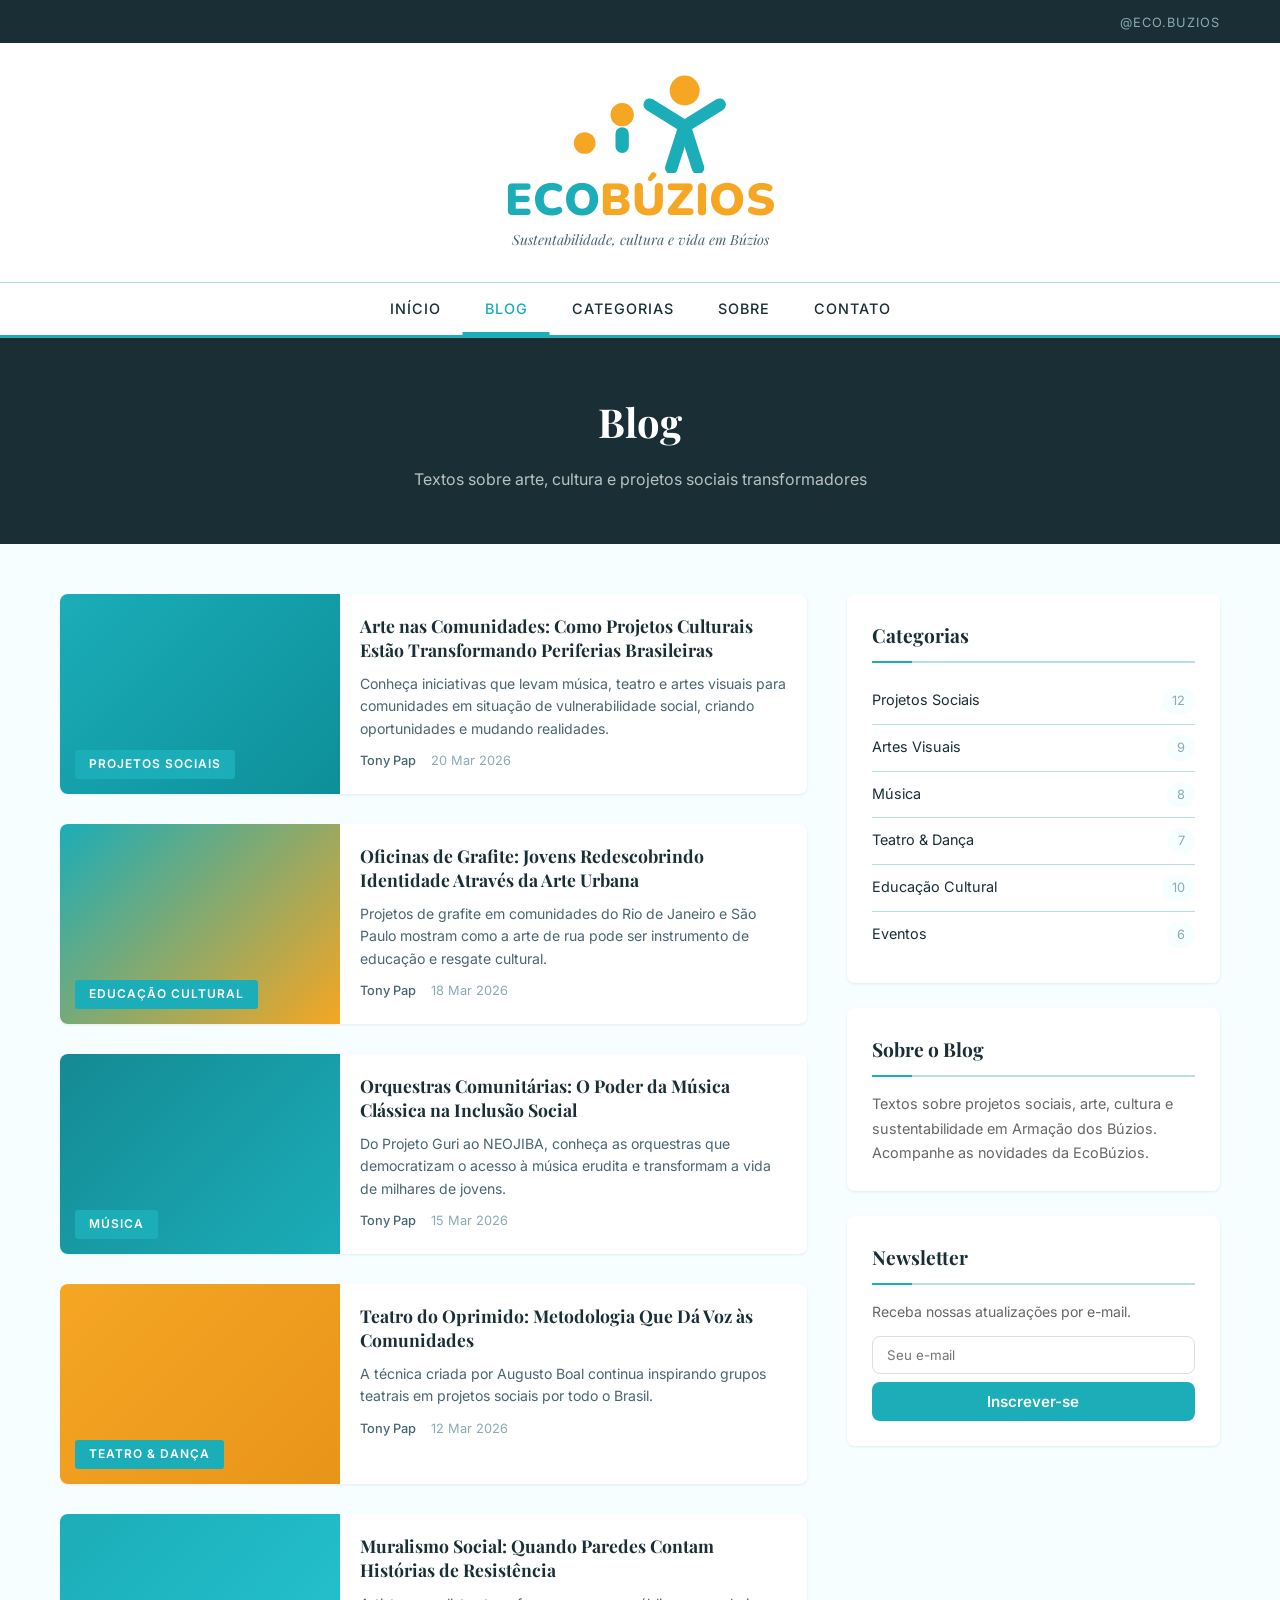
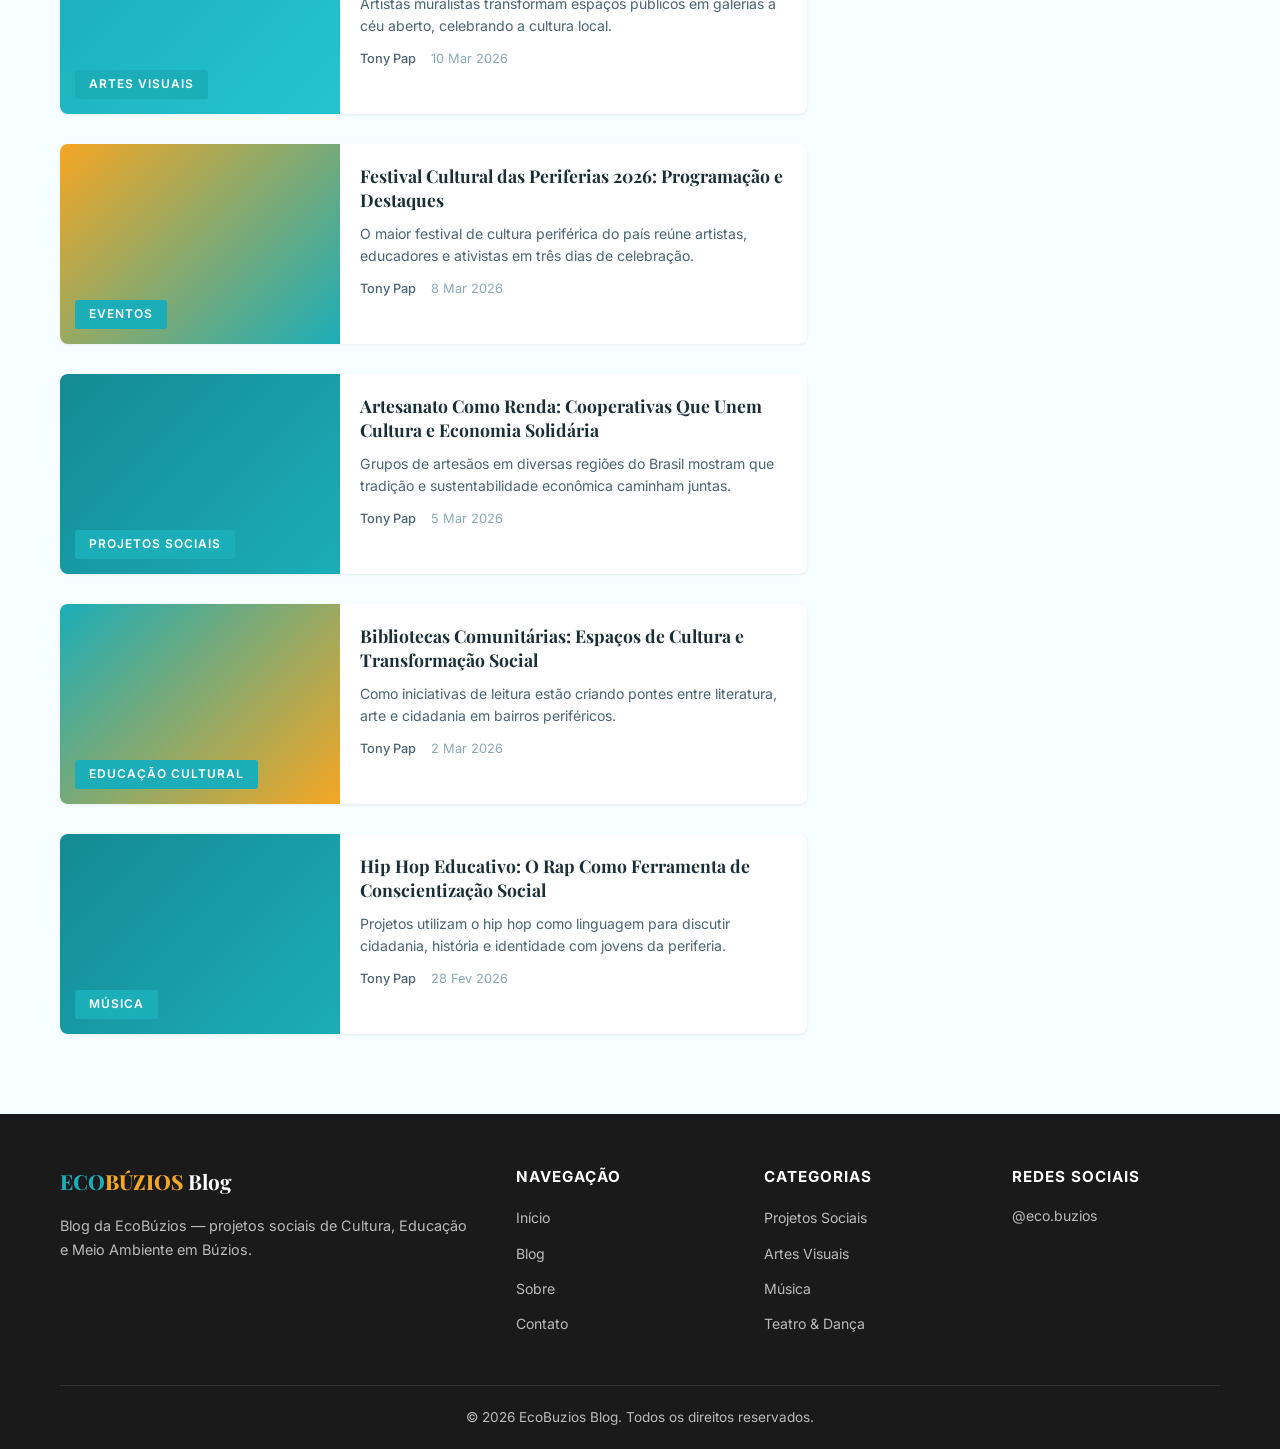
==== commit 7e5ff0b5: "Fix logo: replace broken img with faithful inline SVG The images/ecobuzios-logo.png file was missing" ====
--- a/blog.html
+++ b/blog.html
@@ -23,8 +23,27 @@
         <div class="header-main">
             <div class="container">
                 <a href="index.html" class="logo">
-                    <img src="images/ecobuzios-logo.png" alt="EcoBúzios" class="logo-img">
-                    <span class="tagline">Sustentabilidade, cultura e vida em Búzios</span>
+                    <div class="logo-svg-wrap">
+                        <svg viewBox="0 0 440 240" fill="none" xmlns="http://www.w3.org/2000/svg">
+                            <!-- Left: floating orange circle (small, lower-left) -->
+                            <circle cx="88" cy="168" r="26" fill="#F5A623"/>
+                            <!-- Center: child i-figure (head + pill body) -->
+                            <circle cx="178" cy="100" r="28" fill="#F5A623"/>
+                            <rect x="162" y="130" width="32" height="62" rx="16" fill="#1BADB8"/>
+                            <!-- Right: adult figure (arms UP wide, legs apart) -->
+                            <circle cx="328" cy="42" r="36" fill="#F5A623"/>
+                            <!-- Arms going UP and wide from junction -->
+                            <line x1="328" y1="128" x2="244" y2="76" stroke="#1BADB8" stroke-width="30" stroke-linecap="round"/>
+                            <line x1="328" y1="128" x2="412" y2="76" stroke="#1BADB8" stroke-width="30" stroke-linecap="round"/>
+                            <!-- Legs going DOWN and slightly apart -->
+                            <line x1="328" y1="128" x2="296" y2="228" stroke="#1BADB8" stroke-width="30" stroke-linecap="round"/>
+                            <line x1="328" y1="128" x2="360" y2="228" stroke="#1BADB8" stroke-width="30" stroke-linecap="round"/>
+                        </svg>
+                    </div>
+                    <div class="logo-text-wrap">
+                        <span class="logo-wordmark"><span class="logo-eco">ECO</span><span class="logo-buzios">BÚZIOS</span></span>
+                        <span class="tagline">Sustentabilidade, cultura e vida em Búzios</span>
+                    </div>
                 </a>
             </div>
         </div>
--- a/css/style.css
+++ b/css/style.css
@@ -100,10 +100,36 @@
     text-decoration: none;
 }
 
-.logo-img {
-    height: 120px;
+.logo-svg-wrap {
+    display: flex;
+    align-items: center;
+    justify-content: center;
+}
+
+.logo-svg-wrap svg {
+    height: 100px;
     width: auto;
+}
+
+.logo-text-wrap {
+    text-align: center;
+}
+
+.logo-wordmark {
     display: block;
+    font-family: 'Nunito', 'Inter', -apple-system, sans-serif;
+    font-size: 2.8rem;
+    font-weight: 900;
+    letter-spacing: 0.5px;
+    line-height: 1;
+}
+
+.logo-eco {
+    color: #1BADB8;
+}
+
+.logo-buzios {
+    color: #F5A623;
 }
 
 .tagline {
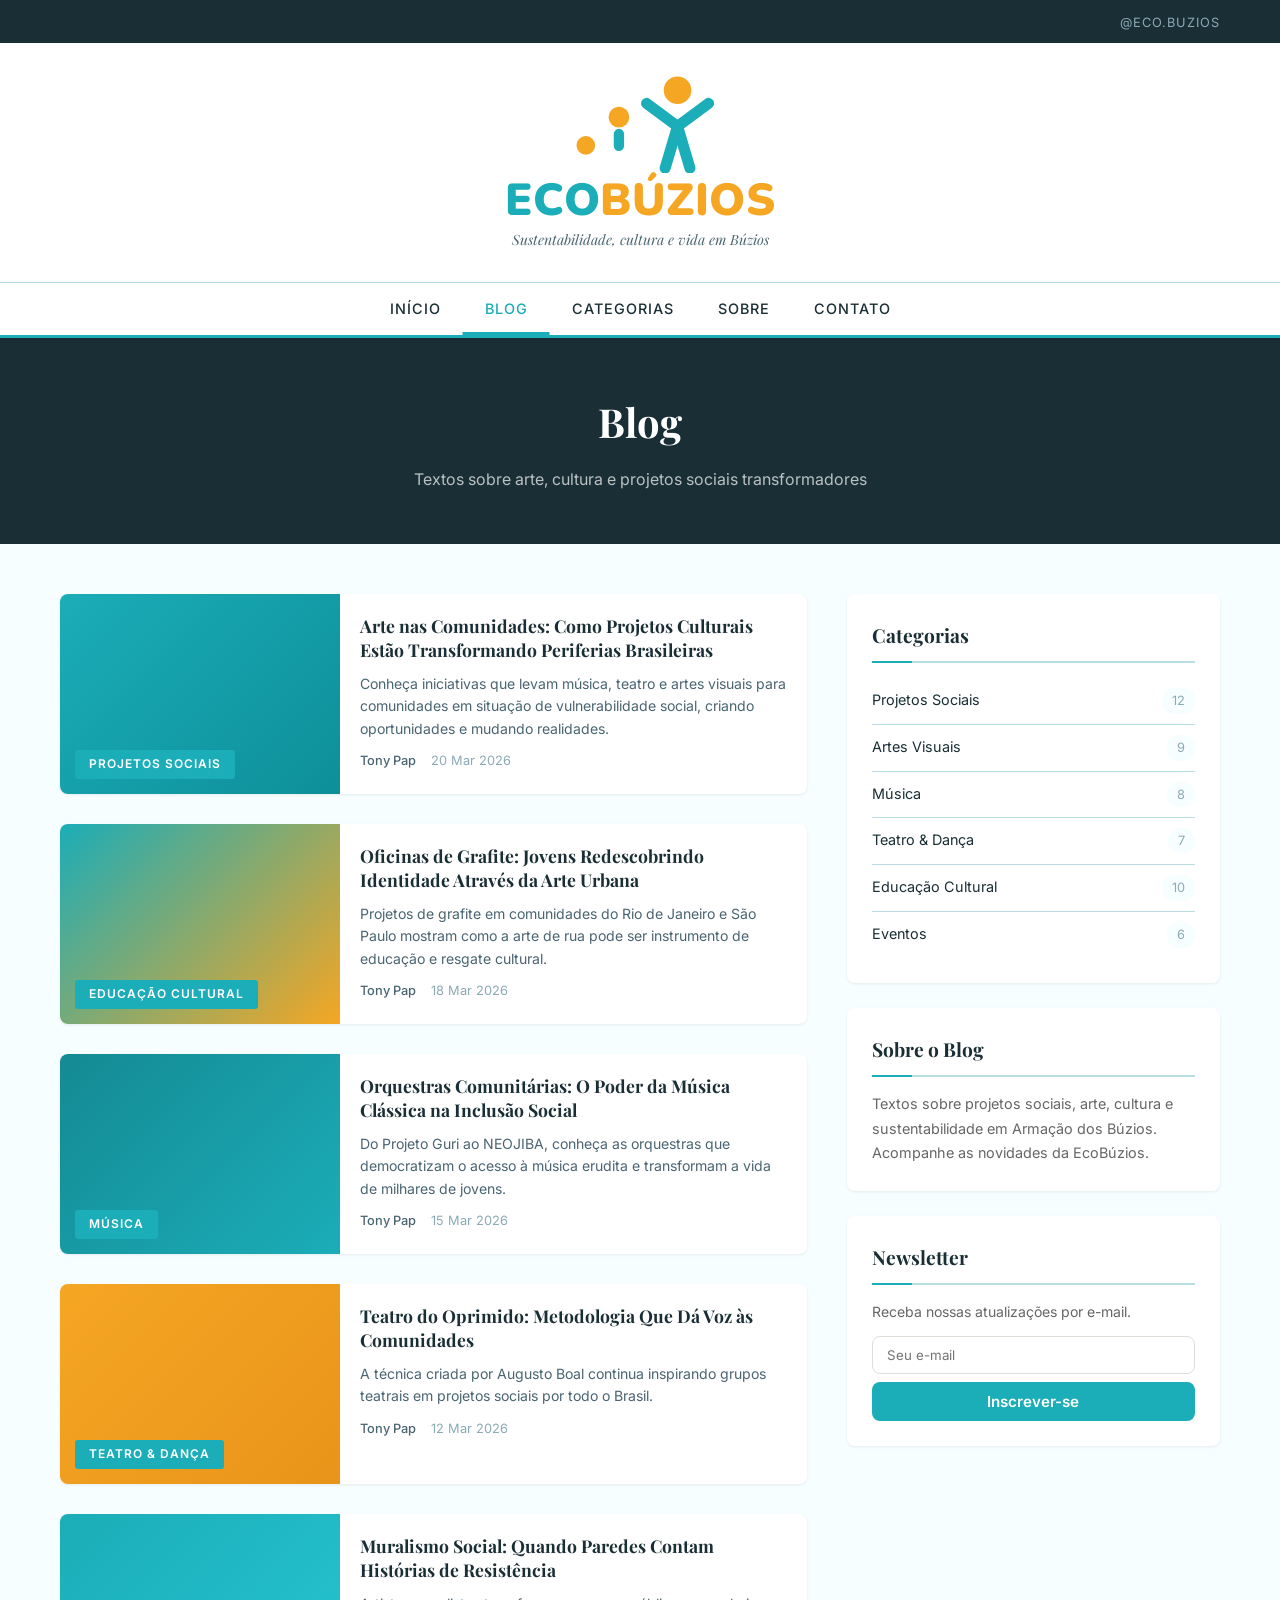
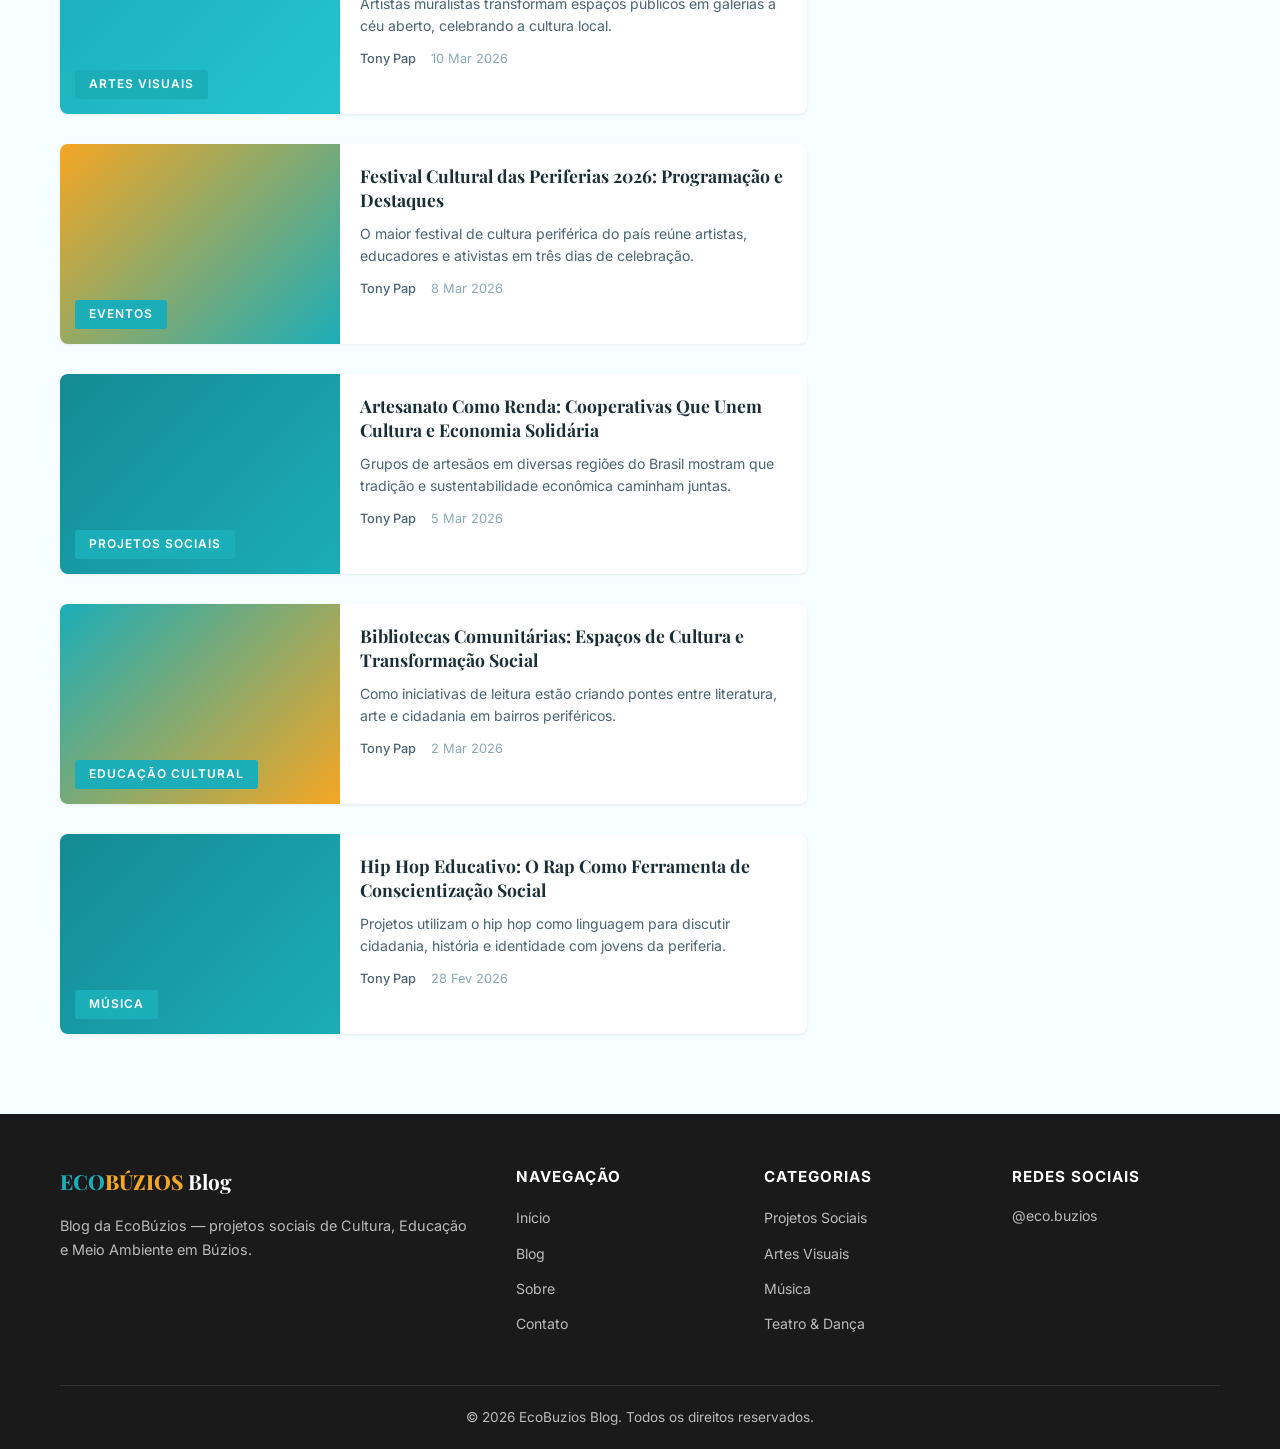
==== commit a6bed815: "Improve logo SVG to better match original EcoBuzios logo - Better proportions: larger adult figure h" ====
--- a/blog.html
+++ b/blog.html
@@ -24,20 +24,18 @@
             <div class="container">
                 <a href="index.html" class="logo">
                     <div class="logo-svg-wrap">
-                        <svg viewBox="0 0 440 240" fill="none" xmlns="http://www.w3.org/2000/svg">
-                            <!-- Left: floating orange circle (small, lower-left) -->
-                            <circle cx="88" cy="168" r="26" fill="#F5A623"/>
-                            <!-- Center: child i-figure (head + pill body) -->
-                            <circle cx="178" cy="100" r="28" fill="#F5A623"/>
-                            <rect x="162" y="130" width="32" height="62" rx="16" fill="#1BADB8"/>
-                            <!-- Right: adult figure (arms UP wide, legs apart) -->
-                            <circle cx="328" cy="42" r="36" fill="#F5A623"/>
-                            <!-- Arms going UP and wide from junction -->
-                            <line x1="328" y1="128" x2="244" y2="76" stroke="#1BADB8" stroke-width="30" stroke-linecap="round"/>
-                            <line x1="328" y1="128" x2="412" y2="76" stroke="#1BADB8" stroke-width="30" stroke-linecap="round"/>
-                            <!-- Legs going DOWN and slightly apart -->
-                            <line x1="328" y1="128" x2="296" y2="228" stroke="#1BADB8" stroke-width="30" stroke-linecap="round"/>
-                            <line x1="328" y1="128" x2="360" y2="228" stroke="#1BADB8" stroke-width="30" stroke-linecap="round"/>
+                        <svg viewBox="0 0 460 290" fill="none" xmlns="http://www.w3.org/2000/svg">
+                            <!-- Floating orange circle (lower-left) -->
+                            <circle cx="72" cy="210" r="27" fill="#F5A623"/>
+                            <!-- Child: orange head + teal pill body -->
+                            <circle cx="168" cy="128" r="30" fill="#F5A623"/>
+                            <rect x="153" y="162" width="30" height="64" rx="15" fill="#1BADB8"/>
+                            <!-- Adult: orange head + teal body (arms UP wide, legs apart) -->
+                            <circle cx="338" cy="50" r="40" fill="#F5A623"/>
+                            <line x1="338" y1="155" x2="248" y2="88" stroke="#1BADB8" stroke-width="32" stroke-linecap="round"/>
+                            <line x1="338" y1="155" x2="428" y2="88" stroke="#1BADB8" stroke-width="32" stroke-linecap="round"/>
+                            <line x1="338" y1="155" x2="302" y2="276" stroke="#1BADB8" stroke-width="32" stroke-linecap="round"/>
+                            <line x1="338" y1="155" x2="374" y2="276" stroke="#1BADB8" stroke-width="32" stroke-linecap="round"/>
                         </svg>
                     </div>
                     <div class="logo-text-wrap">
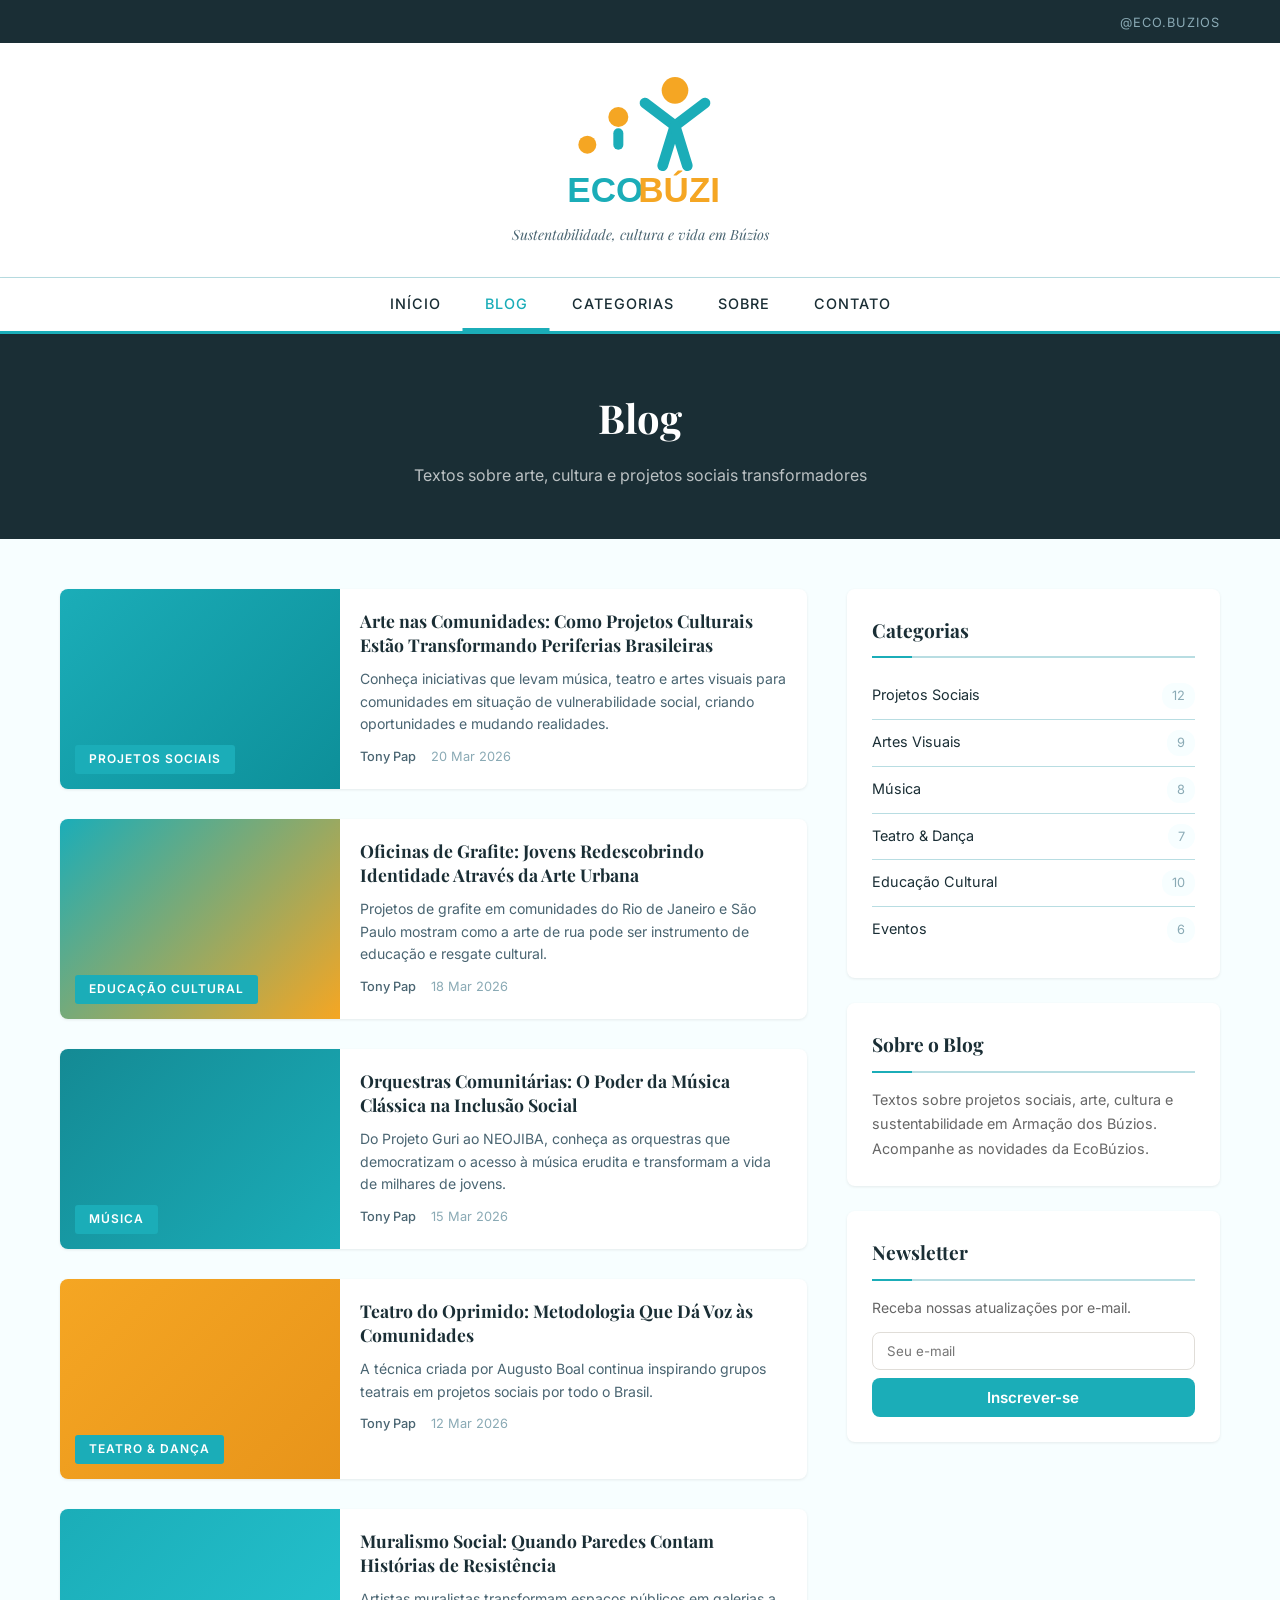
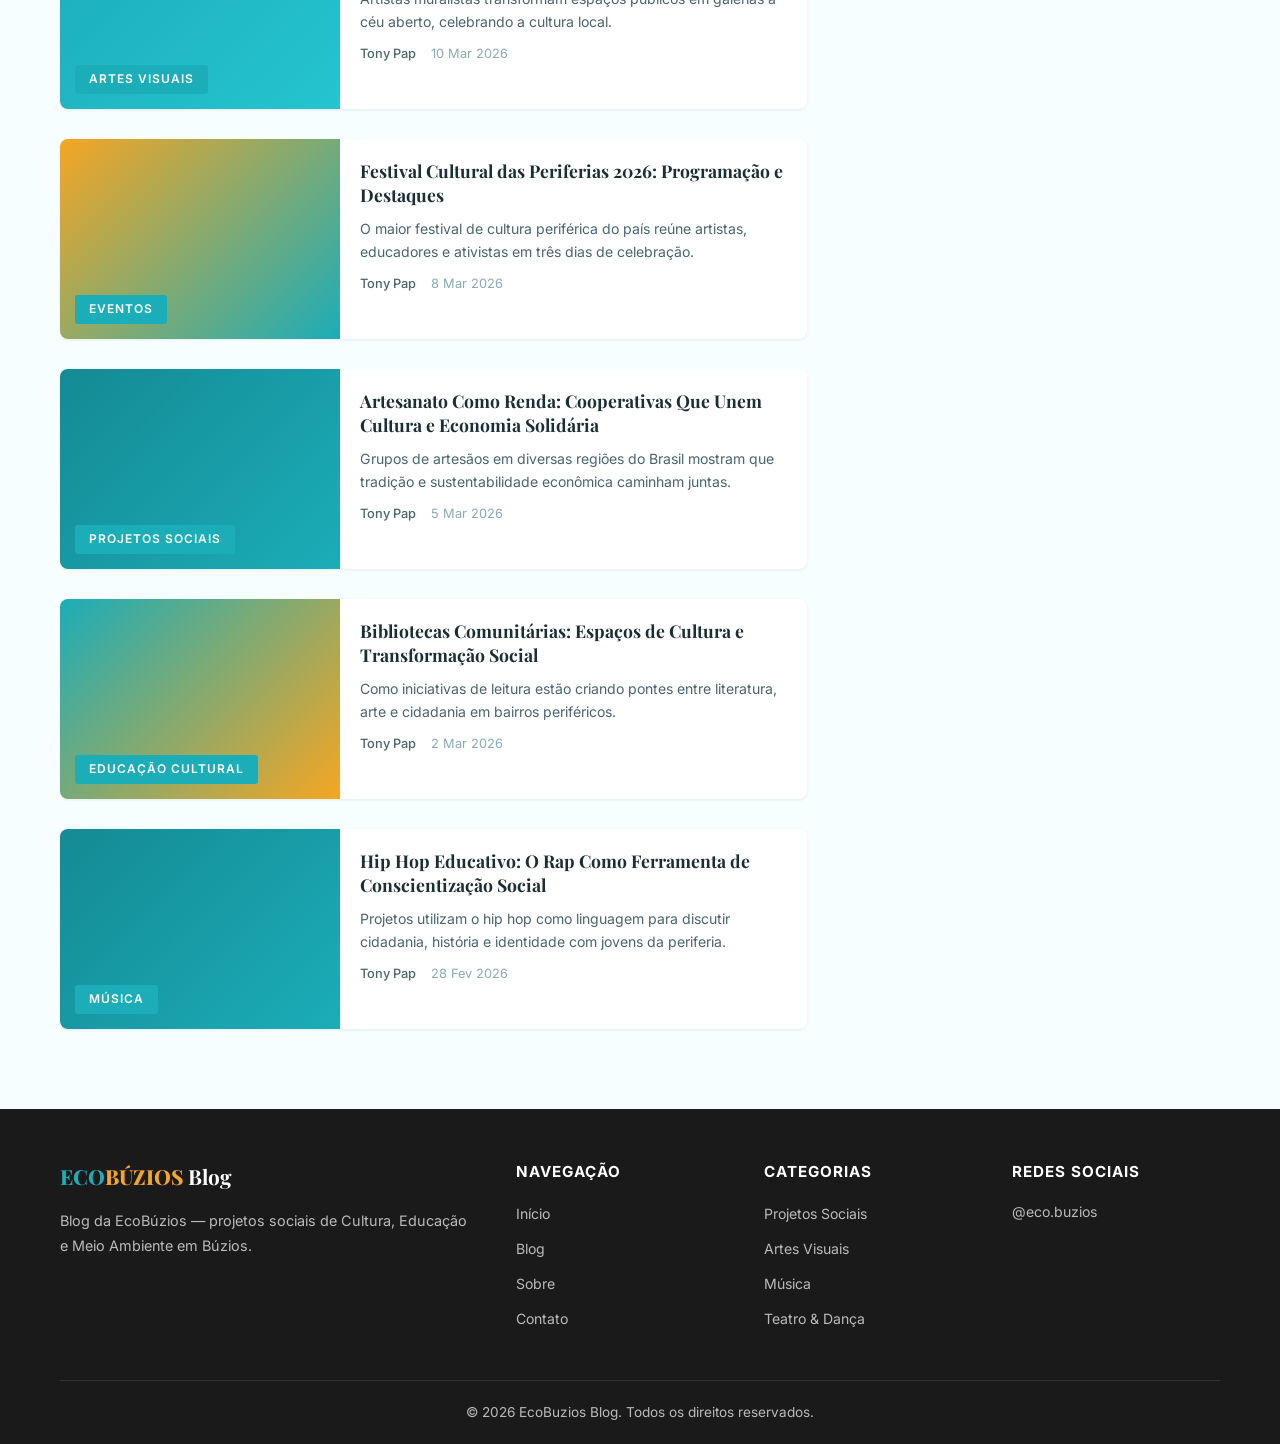
==== commit a570c0c3: "Add EcoBuzios logo as SVG file and use it in all pages - Created images/ecobuzios-logo.svg with comp" ====
--- a/blog.html
+++ b/blog.html
@@ -23,25 +23,8 @@
         <div class="header-main">
             <div class="container">
                 <a href="index.html" class="logo">
-                    <div class="logo-svg-wrap">
-                        <svg viewBox="0 0 460 290" fill="none" xmlns="http://www.w3.org/2000/svg">
-                            <!-- Floating orange circle (lower-left) -->
-                            <circle cx="72" cy="210" r="27" fill="#F5A623"/>
-                            <!-- Child: orange head + teal pill body -->
-                            <circle cx="168" cy="128" r="30" fill="#F5A623"/>
-                            <rect x="153" y="162" width="30" height="64" rx="15" fill="#1BADB8"/>
-                            <!-- Adult: orange head + teal body (arms UP wide, legs apart) -->
-                            <circle cx="338" cy="50" r="40" fill="#F5A623"/>
-                            <line x1="338" y1="155" x2="248" y2="88" stroke="#1BADB8" stroke-width="32" stroke-linecap="round"/>
-                            <line x1="338" y1="155" x2="428" y2="88" stroke="#1BADB8" stroke-width="32" stroke-linecap="round"/>
-                            <line x1="338" y1="155" x2="302" y2="276" stroke="#1BADB8" stroke-width="32" stroke-linecap="round"/>
-                            <line x1="338" y1="155" x2="374" y2="276" stroke="#1BADB8" stroke-width="32" stroke-linecap="round"/>
-                        </svg>
-                    </div>
-                    <div class="logo-text-wrap">
-                        <span class="logo-wordmark"><span class="logo-eco">ECO</span><span class="logo-buzios">BÚZIOS</span></span>
-                        <span class="tagline">Sustentabilidade, cultura e vida em Búzios</span>
-                    </div>
+                    <img src="images/ecobuzios-logo.svg" alt="EcoBúzios" class="logo-img">
+                    <span class="tagline">Sustentabilidade, cultura e vida em Búzios</span>
                 </a>
             </div>
         </div>
--- a/css/style.css
+++ b/css/style.css
@@ -100,36 +100,10 @@
     text-decoration: none;
 }
 
-.logo-svg-wrap {
-    display: flex;
-    align-items: center;
-    justify-content: center;
-}
-
-.logo-svg-wrap svg {
-    height: 100px;
+.logo-img {
+    height: 140px;
     width: auto;
-}
-
-.logo-text-wrap {
-    text-align: center;
-}
-
-.logo-wordmark {
     display: block;
-    font-family: 'Nunito', 'Inter', -apple-system, sans-serif;
-    font-size: 2.8rem;
-    font-weight: 900;
-    letter-spacing: 0.5px;
-    line-height: 1;
-}
-
-.logo-eco {
-    color: #1BADB8;
-}
-
-.logo-buzios {
-    color: #F5A623;
 }
 
 .tagline {
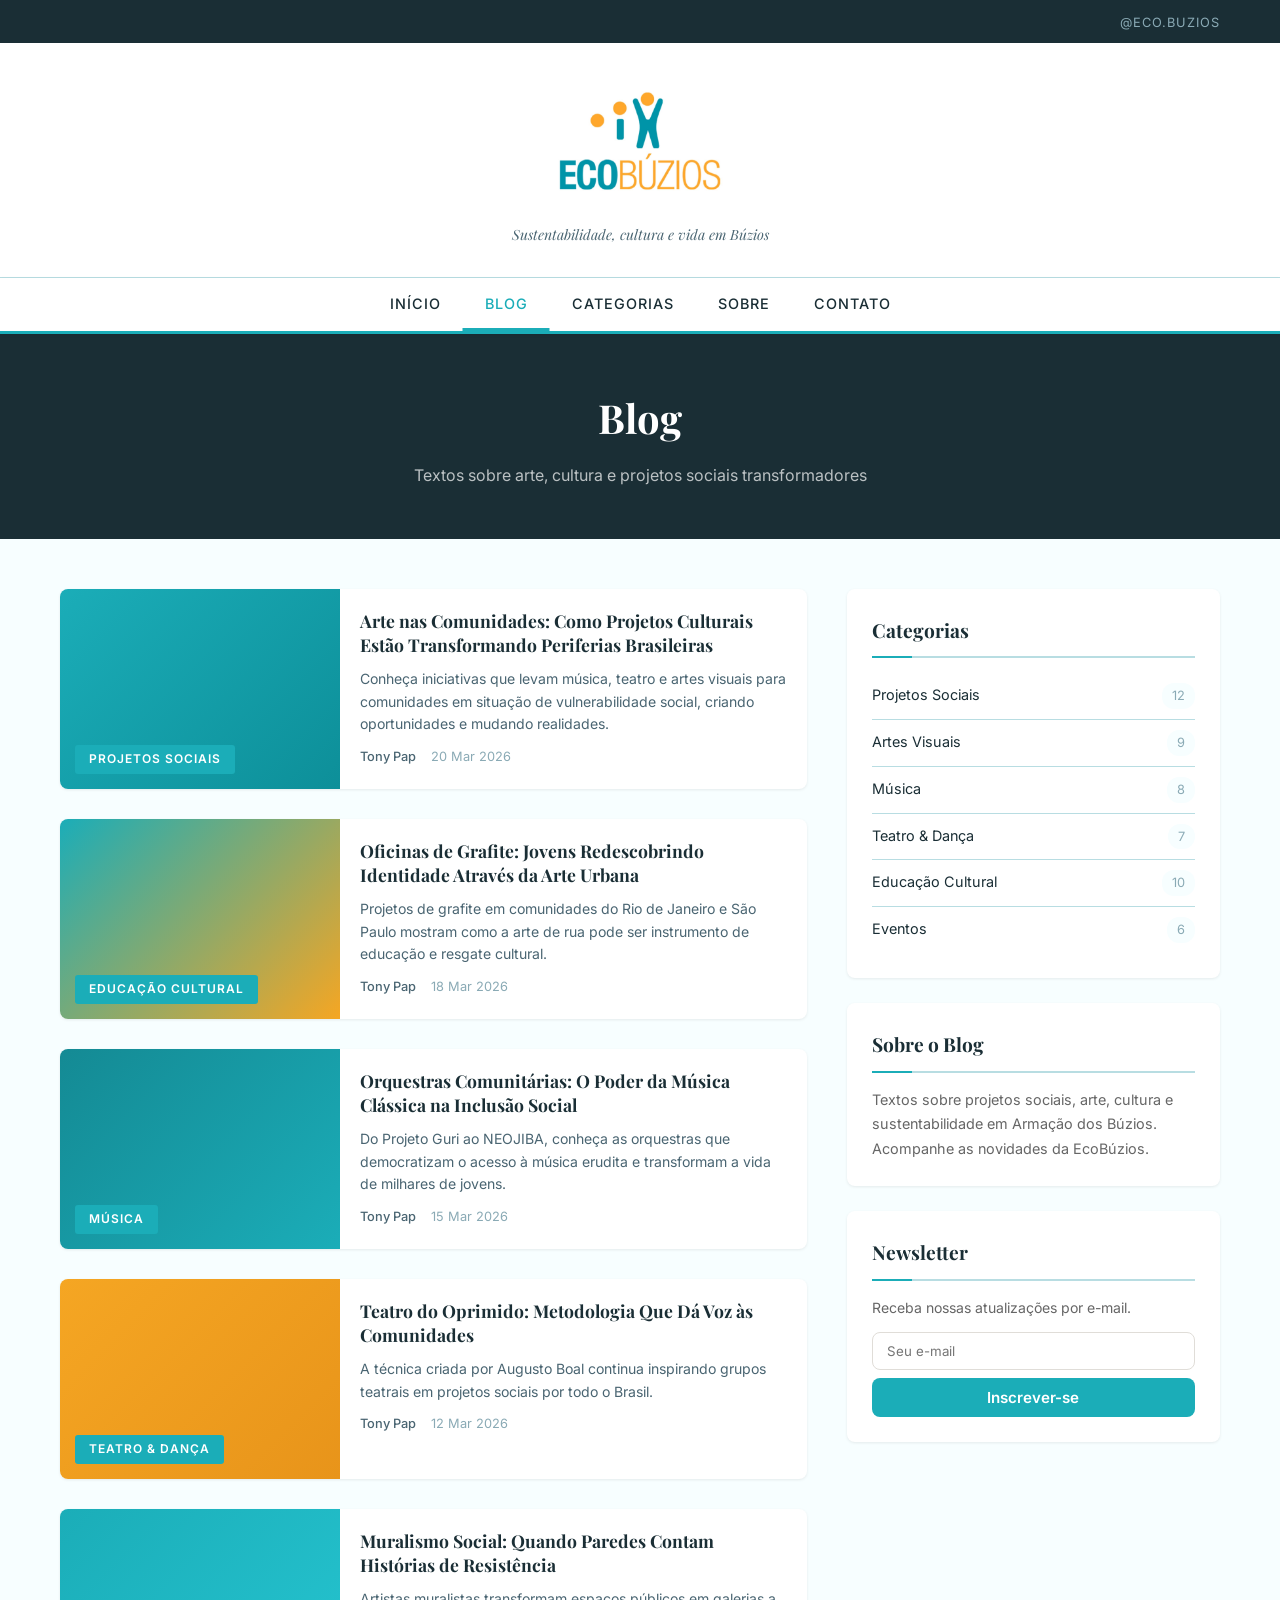
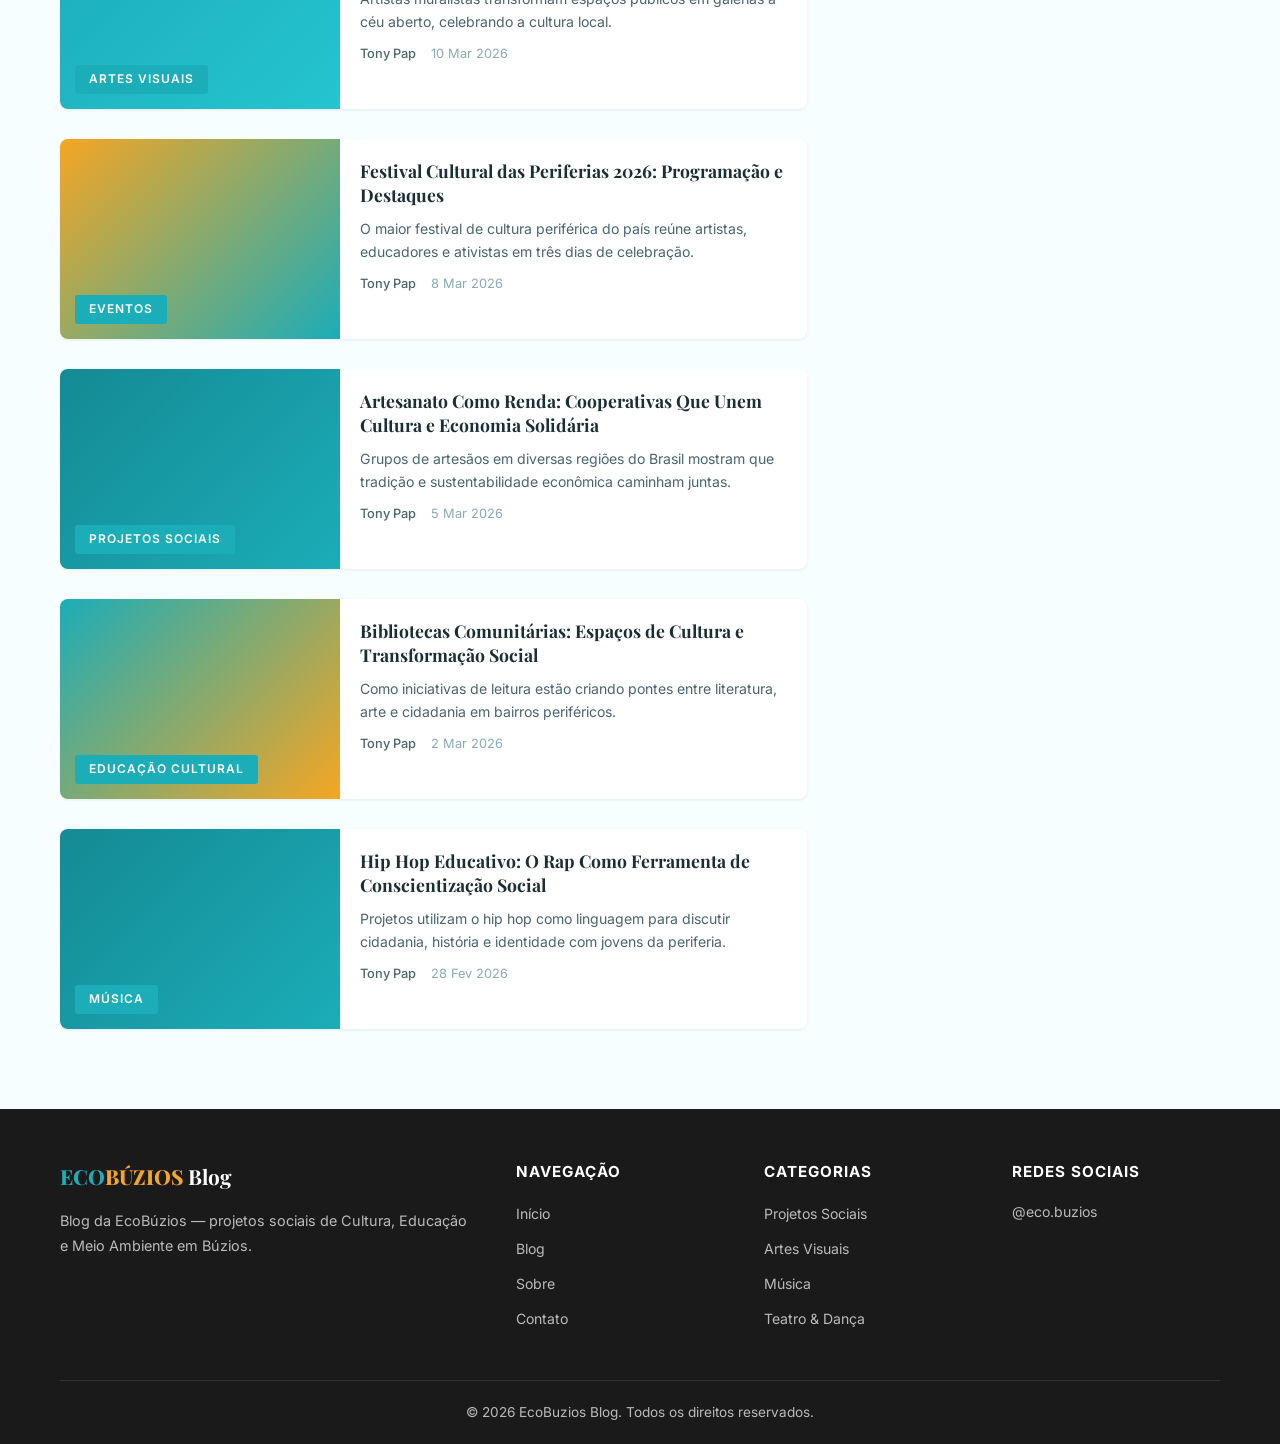
==== commit 23a90a85: "Use the real EcoBuzios logo image (Logo EB.jpeg) in all pages - Copied uploaded Logo EB.jpeg to imag" ====
--- a/blog.html
+++ b/blog.html
@@ -23,7 +23,7 @@
         <div class="header-main">
             <div class="container">
                 <a href="index.html" class="logo">
-                    <img src="images/ecobuzios-logo.svg" alt="EcoBúzios" class="logo-img">
+                    <img src="images/ecobuzios-logo.jpeg" alt="EcoBúzios" class="logo-img">
                     <span class="tagline">Sustentabilidade, cultura e vida em Búzios</span>
                 </a>
             </div>
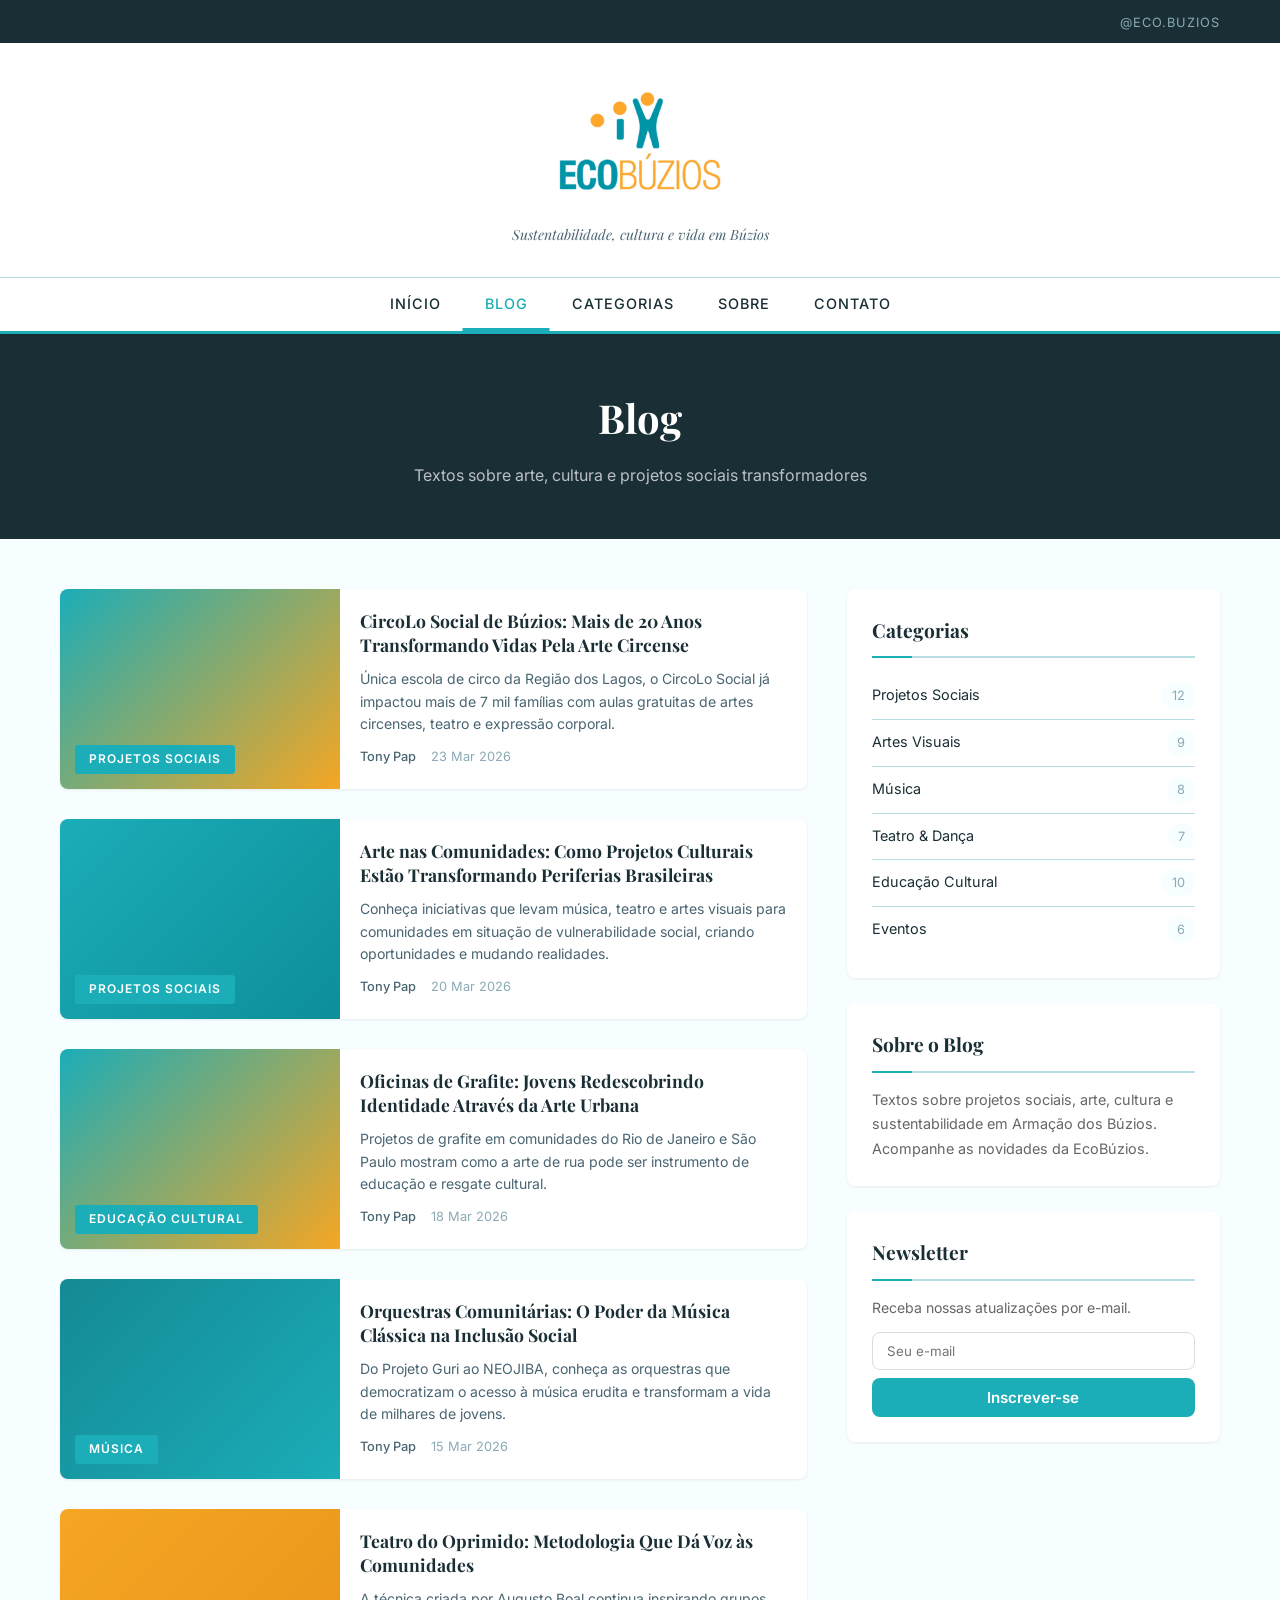
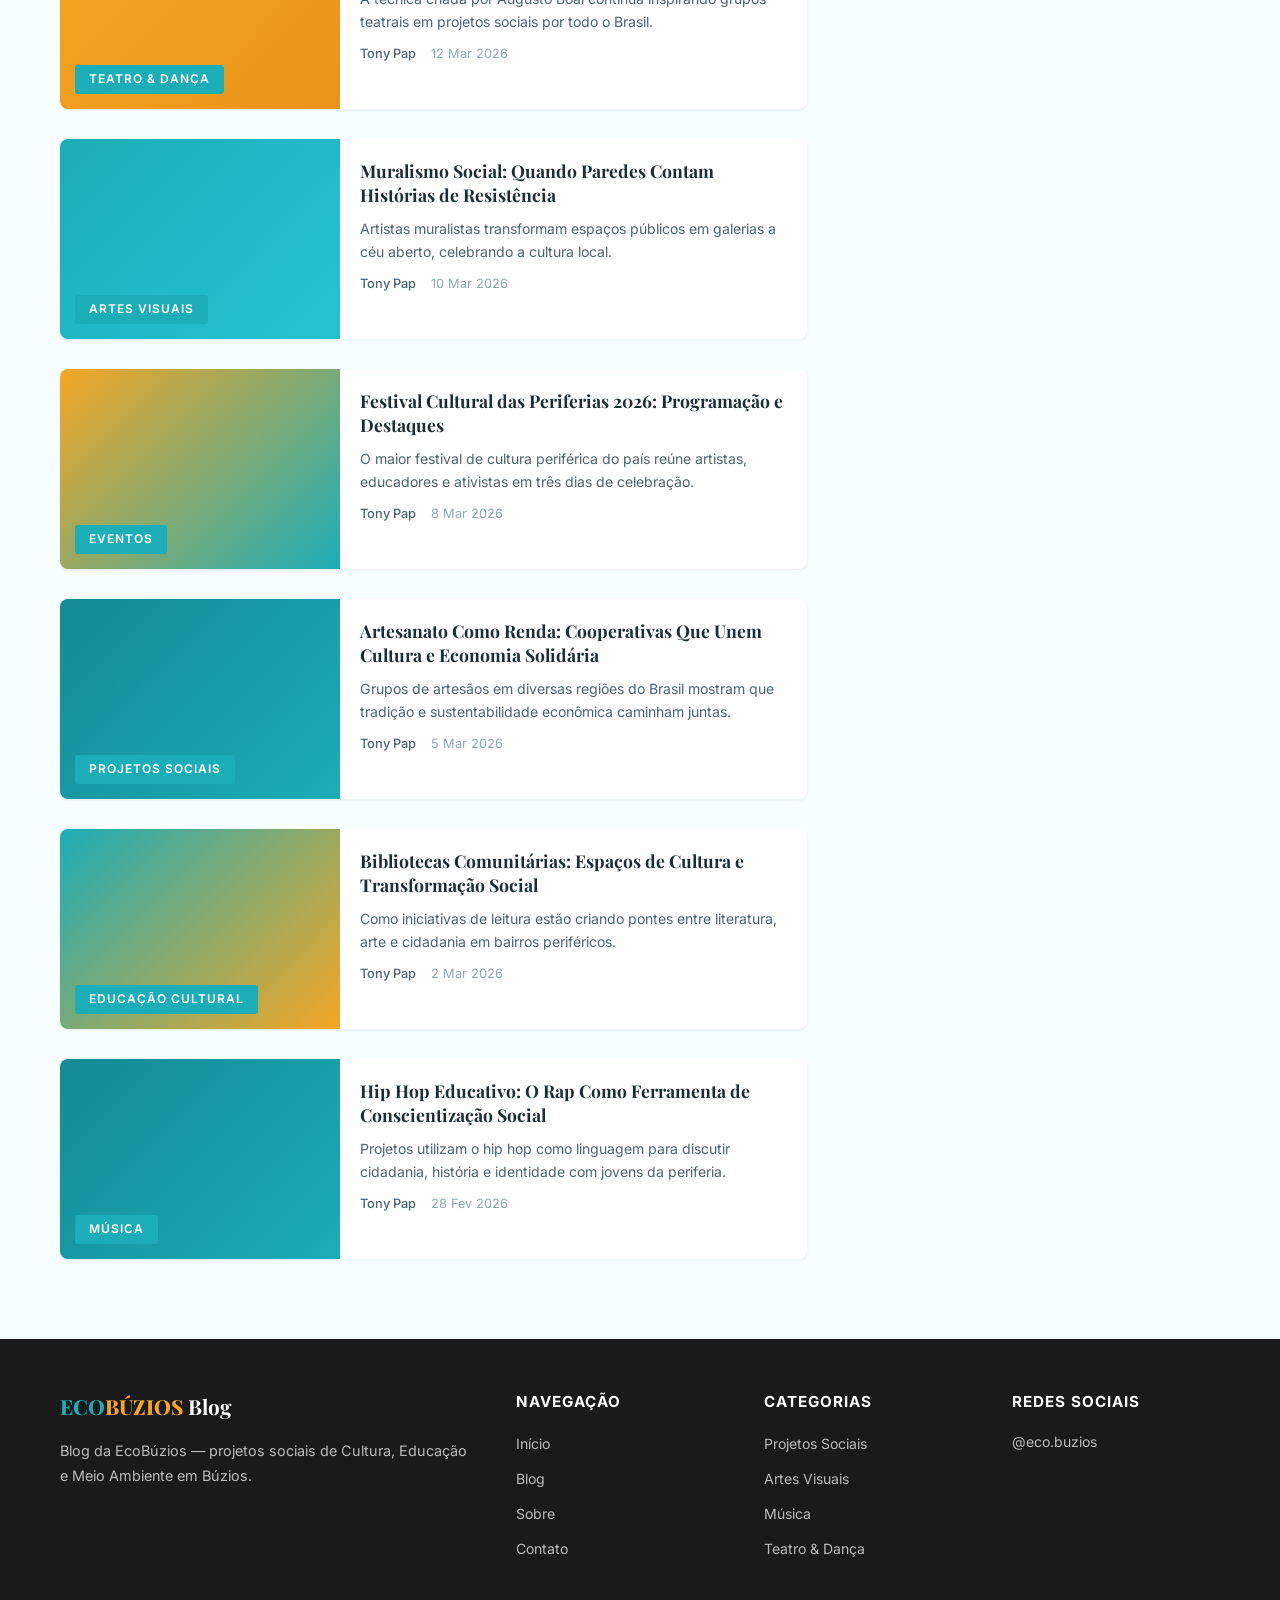
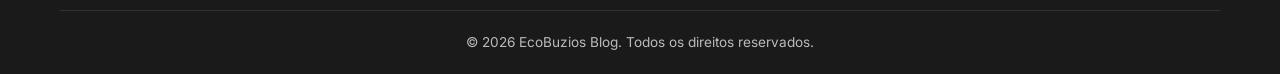
==== commit a02564d1: "Add new post: CircoLo Social de Búzios - 20+ years of social transformation New article (post #10) a" ====
--- a/blog.html
+++ b/blog.html
@@ -66,6 +66,21 @@
             <!-- Posts -->
             <div class="blog-posts-list">
                 <article class="post-card">
+                    <a href="post.html?id=10">
+                        <div class="post-image" style="background-image: url('https://images.unsplash.com/photo-1503919005314-30d93d07d823?w=800&h=500&fit=crop'), linear-gradient(135deg, #1BADB8, #F5A623); background-size: cover; background-position: center;">
+                            <span class="category-badge">Projetos Sociais</span>
+                        </div>
+                        <div class="post-card-content">
+                            <h3>CircoLo Social de Búzios: Mais de 20 Anos Transformando Vidas Pela Arte Circense</h3>
+                            <p class="excerpt">Única escola de circo da Região dos Lagos, o CircoLo Social já impactou mais de 7 mil famílias com aulas gratuitas de artes circenses, teatro e expressão corporal.</p>
+                            <div class="post-meta">
+                                <span class="author">Tony Pap</span>
+                                <span class="date">23 Mar 2026</span>
+                            </div>
+                        </div>
+                    </a>
+                </article>
+                <article class="post-card">
                     <a href="post.html?id=1">
                         <div class="post-image" style="background-image: url('https://images.unsplash.com/photo-1513364776144-60967b0f800f?w=800&h=500&fit=crop'), linear-gradient(135deg, #1BADB8, #0d8f99); background-size: cover; background-position: center;">
                             <span class="category-badge">Projetos Sociais</span>
